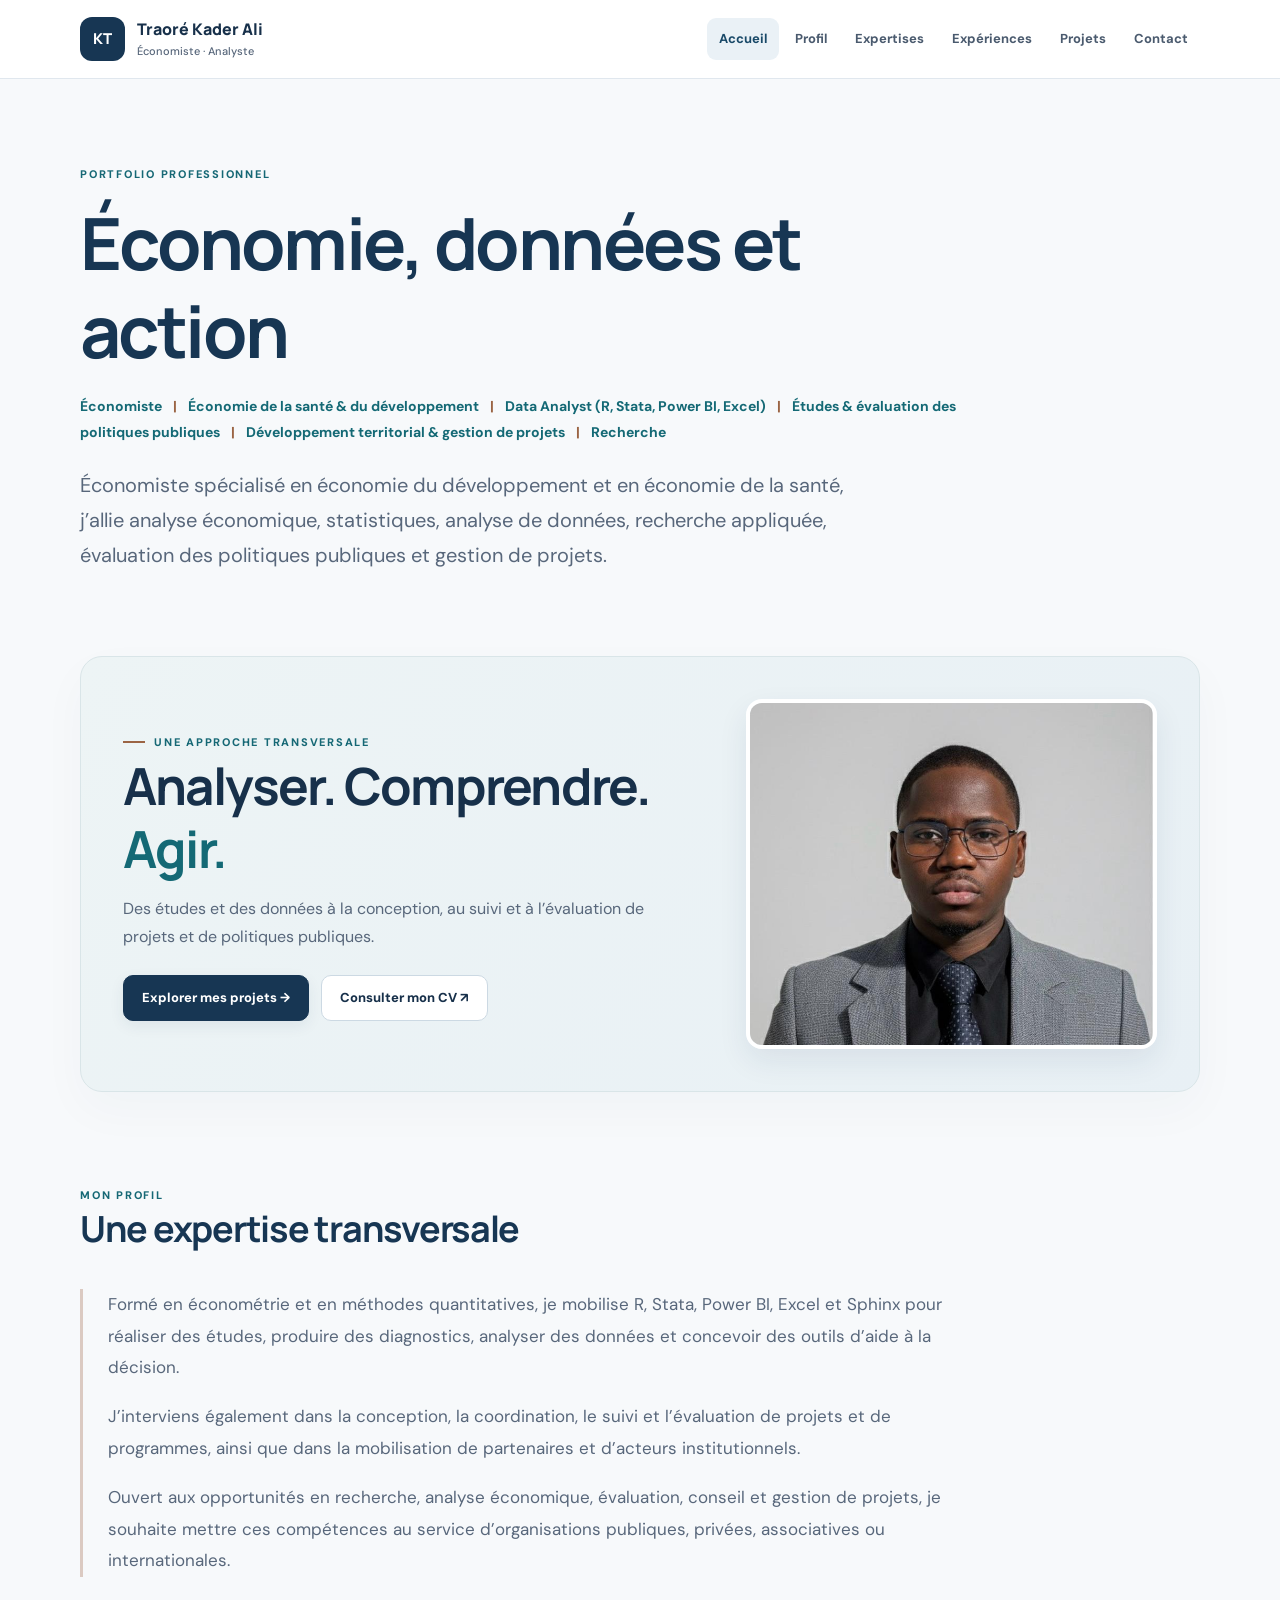
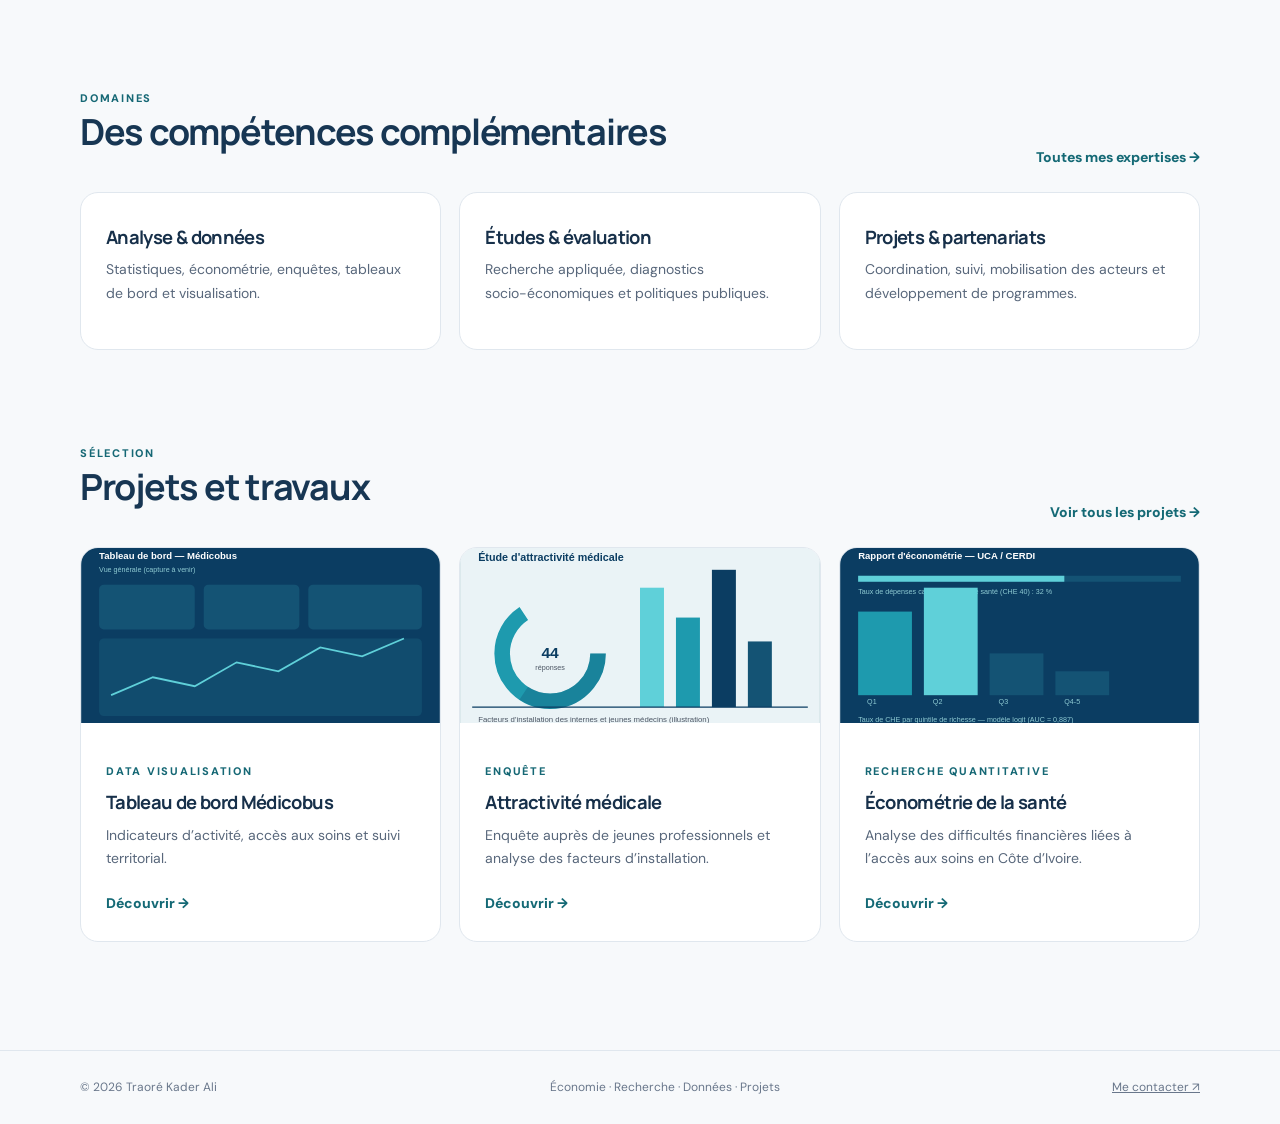
==== index.html @ fb98d7cc "Ameliore le cadrage du portrait et publie la presentation transversale validee" ====
<!doctype html>
<html lang="fr">
<head>
<meta charset="utf-8">
<meta name="viewport" content="width=device-width,initial-scale=1">
<meta name="description" content="Portfolio de Traoré Kader Ali — économie, données, recherche, évaluation et projets.">
<meta name="theme-color" content="#101d32">
<title>Économie, données et action | Traoré Kader Ali</title>
<link rel="icon" href="images/favicon.svg" type="image/svg+xml">
<link rel="stylesheet" href="site.css">
<link rel="canonical" href="https://kadertraoreali.github.io/portfolio-kader-traore/">
</head>
<body>
<a class="skip" href="#main">Aller au contenu</a><header class="header"><div class="shell head">
<a class="brand" href="index.html"><span class="brand-icon">KT</span><span>Traoré Kader Ali<small>Économiste · Analyste</small></span></a><button class="menu" aria-expanded="false" aria-controls="navigation" aria-label="Ouvrir le menu">☰</button><nav id="navigation" aria-label="Navigation principale"><a class="active" href="index.html" aria-current="page">Accueil</a><a class="" href="profil.html">Profil</a><a class="" href="expertises.html">Expertises</a><a class="" href="experiences.html">Expériences</a><a class="" href="projets.html">Projets</a><a class="" href="contact.html">Contact</a></nav>
</div></header><main id="main"><section class="page-intro shell"><span class="eyebrow">PORTFOLIO PROFESSIONNEL</span><h1>Économie, données et action</h1>
<p class="professional-line">Économiste <span aria-hidden="true">|</span> Économie de la santé &amp; du développement <span aria-hidden="true">|</span> Data Analyst (R, Stata, Power BI, Excel) <span aria-hidden="true">|</span> Études &amp; évaluation des politiques publiques <span aria-hidden="true">|</span> Développement territorial &amp; gestion de projets <span aria-hidden="true">|</span> Recherche</p>
<p class="lead">Économiste spécialisé en économie du développement et en économie de la santé, j’allie analyse économique, statistiques, analyse de données, recherche appliquée, évaluation des politiques publiques et gestion de projets.</p></section><section class="shell section "><div class="hero">
<div>
<span class="eyebrow">UNE APPROCHE TRANSVERSALE</span><h2>Analyser. Comprendre. <span class="title-accent">Agir.</span></h2>
<p>Des études et des données à la conception, au suivi et à l’évaluation de projets et de politiques publiques.</p>
<div class="actions">
<a class="btn primary" href="projets.html">Explorer mes projets →</a><a class="btn" href="documents/CV-Traore-Kader-Ali.pdf" target="_blank" rel="noopener">Consulter mon CV ↗</a>
</div>
</div>
<img class="portrait" src="images/profil-kader-traore.jpeg" alt="Portrait de Traoré Kader Ali" width="767" height="1025">
</div></section><section class="shell section home-presentation" aria-labelledby="presentation-title"><div class="section-title"><div><span class="eyebrow">MON PROFIL</span><h2 id="presentation-title">Une expertise transversale</h2></div></div><div class="presentation-copy">
<p>Formé en économétrie et en méthodes quantitatives, je mobilise R, Stata, Power BI, Excel et Sphinx pour réaliser des études, produire des diagnostics, analyser des données et concevoir des outils d’aide à la décision.</p>
<p>J’interviens également dans la conception, la coordination, le suivi et l’évaluation de projets et de programmes, ainsi que dans la mobilisation de partenaires et d’acteurs institutionnels.</p>
<p>Ouvert aux opportunités en recherche, analyse économique, évaluation, conseil et gestion de projets, je souhaite mettre ces compétences au service d’organisations publiques, privées, associatives ou internationales.</p>
</div></section><section class="shell section "><div class="section-title">
<div>
<span class="eyebrow">DOMAINES</span><h2>Des compétences complémentaires</h2>
</div>
<a class="text-link" href="expertises.html">Toutes mes expertises →</a>
</div>
<div class="cards">
<article class="card"><div class="card-content">
<h3>Analyse &amp; données</h3>
<p>Statistiques, économétrie, enquêtes, tableaux de bord et visualisation.</p>
</div></article><article class="card"><div class="card-content">
<h3>Études &amp; évaluation</h3>
<p>Recherche appliquée, diagnostics socio-économiques et politiques publiques.</p>
</div></article><article class="card"><div class="card-content">
<h3>Projets &amp; partenariats</h3>
<p>Coordination, suivi, mobilisation des acteurs et développement de programmes.</p>
</div></article>
</div></section><section class="shell section "><div class="section-title">
<div>
<span class="eyebrow">SÉLECTION</span><h2>Projets et travaux</h2>
</div>
<a class="text-link" href="projets.html">Voir tous les projets →</a>
</div>
<div class="cards">
<article class="card"><img class="card-image" src="images/medicobus-vue-generale.svg" alt="Illustration du projet" loading="lazy" width="600" height="340"><div class="card-content">
<span class="eyebrow">Data visualisation</span><h3>Tableau de bord Médicobus</h3>
<p>Indicateurs d’activité, accès aux soins et suivi territorial.</p>
<a class="text-link" href="projets.html#medicobus">Découvrir →</a>
</div></article><article class="card"><img class="card-image" src="images/projet-attractivite-medicale.svg" alt="Illustration du projet" loading="lazy" width="600" height="340"><div class="card-content">
<span class="eyebrow">Enquête</span><h3>Attractivité médicale</h3>
<p>Enquête auprès de jeunes professionnels et analyse des facteurs d’installation.</p>
<a class="text-link" href="projets.html#attractivite">Découvrir →</a>
</div></article><article class="card"><img class="card-image" src="images/travail-econometrie.svg" alt="Illustration du projet" loading="lazy" width="600" height="340"><div class="card-content">
<span class="eyebrow">Recherche quantitative</span><h3>Économétrie de la santé</h3>
<p>Analyse des difficultés financières liées à l’accès aux soins en Côte d’Ivoire.</p>
<a class="text-link" href="projets.html#econometrie">Découvrir →</a>
</div></article>
</div></section></main><footer><div class="shell foot">
<span>© 2026 Traoré Kader Ali</span><span>Économie · Recherche · Données · Projets</span><a href="mailto:kadertraore408@gmail.com">Me contacter ↗</a>
</div></footer><script src="site.js" defer></script>
</body>
</html>
---- site.css ----
@import url('https://fonts.googleapis.com/css2?family=DM+Sans:wght@400;500;600;700&family=Manrope:wght@400;500;600;700;800&display=swap');:root{--ink:#17263c;--muted:#58677b;--blue:#245e81;--line:#e0e7ee;--bg:#f7f9fb;--white:#fff}*{box-sizing:border-box}html{scroll-behavior:smooth}body{margin:0;color:var(--ink);background:var(--bg);font:16px/1.7 'DM Sans',sans-serif}h1,h2,h3{font-family:Manrope,sans-serif;line-height:1.22;letter-spacing:-.035em}h1{font-size:clamp(2.6rem,6vw,4.5rem);max-width:850px;margin:13px 0 18px}h2{font-size:clamp(1.5rem,3vw,2.25rem);margin:0 0 16px}h3{font-size:1.15rem;margin:8px 0 10px}p{color:var(--muted);margin:0 0 18px}a{color:inherit}.shell{width:min(1120px,calc(100% - 42px));margin:auto}.header{position:sticky;top:0;z-index:20;background:#ffffffee;backdrop-filter:blur(16px);border-bottom:1px solid var(--line)}.head{min-height:78px;display:flex;align-items:center;justify-content:space-between;gap:22px}.brand{display:flex;align-items:center;gap:12px;text-decoration:none;font-family:Manrope;font-weight:800;line-height:1.2}.brand small{display:block;color:var(--muted);font:500 11px 'DM Sans';margin-top:4px}.brand-icon{background:#173653;color:white;border-radius:12px;padding:13px;font-size:15px}.head nav{display:flex;gap:4px}.head nav a{font-size:13px;text-decoration:none;padding:10px 12px;border-radius:9px;color:#4a5a6e;font-weight:700}.head nav a:hover,.head nav a.active{background:#eaf1f6;color:#194968}.menu{display:none}.skip{position:absolute;left:-9999px}.skip:focus{left:12px;top:12px;z-index:30;background:white}.page-intro{padding:80px 0 45px}.lead{font-size:clamp(1.05rem,2vw,1.25rem);max-width:810px;line-height:1.75}.eyebrow{font-size:11px;font-weight:800;letter-spacing:.16em;text-transform:uppercase;color:#31799c}.section{padding:20px 0 68px}.section-title{display:flex;align-items:end;justify-content:space-between;gap:20px;margin-bottom:22px}.cards{display:grid;grid-template-columns:repeat(3,minmax(0,1fr));gap:18px}.card,.panel,.project{background:white;border:1px solid var(--line);border-radius:18px;overflow:hidden}.card-content{padding:25px}.card p{font-size:14px}.card-image{width:100%;height:160px;object-fit:cover;background:#eaf1f5}.text-link{font-size:14px;color:var(--blue);font-weight:800;text-decoration:none}.hero,.split{display:grid;grid-template-columns:1.4fr 1fr;gap:48px;align-items:center}.hero{padding:42px;background:#eaf1f6;border-radius:22px}.hero h2{font-size:clamp(2rem,4vw,3.4rem)}.portrait{width:100%;max-height:350px;object-fit:cover;object-position:center 25%;border-radius:16px}.actions{display:flex;gap:12px;flex-wrap:wrap;margin-top:25px}.btn{display:inline-block;padding:11px 18px;background:white;border:1px solid #ccd9e3;border-radius:10px;font-weight:800;text-decoration:none;font-size:13px}.btn.primary{background:#173653;color:white;border-color:#173653}.panel{padding:32px}.compact{margin-top:25px}.project-list{display:grid;gap:18px;margin-bottom:26px}.project{display:grid;grid-template-columns:240px 1fr;gap:30px;padding:18px;align-items:center;scroll-margin-top:110px}.project img{width:100%;height:170px;object-fit:cover;background:#edf4f8;border-radius:10px}.project p{max-width:650px}.foot{display:flex;justify-content:space-between;gap:20px;flex-wrap:wrap;font-size:12px;color:#69778b}footer{border-top:1px solid var(--line);padding:26px 0;margin-top:40px}@media(max-width:850px){.menu{display:block;border:0;background:#eaf1f6;padding:9px 13px;border-radius:9px;font-size:20px}.head nav{display:none;position:absolute;top:77px;left:0;right:0;background:white;box-shadow:0 18px 28px #17263c18;padding:16px 22px;flex-direction:column}.head nav.open{display:flex}.cards{grid-template-columns:repeat(2,minmax(0,1fr))}.hero,.split{grid-template-columns:1fr}.portrait{max-height:270px}.page-intro{padding:55px 0 30px}}@media(max-width:580px){.cards{grid-template-columns:1fr}.project{grid-template-columns:1fr;gap:10px}.project img{height:190px}.hero{padding:24px}.section-title{align-items:start;flex-direction:column}.page-intro{padding-top:45px}.foot{flex-direction:column}}@media(prefers-reduced-motion:reduce){html{scroll-behavior:auto}}
/* Portfolio : organisation par compétences */
.portfolio-toolbar{display:flex;flex-direction:column;gap:15px;margin-bottom:32px}.portfolio-toolbar h2{margin:6px 0 12px}.portfolio-toolbar p{max-width:780px}.portfolio-filters{display:flex;flex-wrap:wrap;gap:9px}.filter-chip{font:700 12px 'DM Sans',sans-serif;cursor:pointer;border:1px solid #cbd8e2;background:#fff;color:#294861;border-radius:999px;padding:10px 15px;transition:background .15s,border-color .15s}.filter-chip:hover,.filter-chip:focus-visible{border-color:#245e81;outline-offset:2px}.filter-chip.active{background:#173653;color:#fff;border-color:#173653}.competence-group{margin:38px 0 55px;scroll-margin-top:110px}.group-heading{border-bottom:1px solid var(--line);padding-bottom:12px;margin-bottom:20px}.group-heading h2{font-size:clamp(1.45rem,2.5vw,2rem);margin:0 0 7px}.group-heading p{margin:0;font-size:14px}.project-grid{display:grid;grid-template-columns:repeat(2,minmax(0,1fr));gap:20px}.project-card{background:#fff;border:1px solid var(--line);border-radius:18px;overflow:hidden;display:flex;flex-direction:column;scroll-margin-top:120px;box-shadow:0 6px 22px #17263c07}.project-card img{width:100%;height:175px;object-fit:cover;background:#edf4f8}.project-card-body{padding:23px;display:flex;flex-direction:column;flex:1}.project-card h3{font-size:1.13rem;margin:8px 0 9px}.project-card p{font-size:14px;line-height:1.6;flex:1;margin-bottom:13px}.project-card .text-link{margin-top:auto}.competence-group[hidden]{display:none!important}@media(max-width:650px){.project-grid{grid-template-columns:1fr}.filter-chip{font-size:11px;padding:9px 12px}}

/* Détails conservés depuis la version précédente. */
.project-details{margin:12px 0 18px;font-size:14px;color:var(--muted)}
.project-details summary{cursor:pointer;font-weight:800;color:var(--blue);padding:8px 0}
.project-details h4{color:var(--ink);margin:17px 0 7px;font-size:14px}
.project-details ul{padding-left:20px;margin:0 0 16px}
.project-details p{flex:initial;margin-bottom:14px}
.project-gallery{display:grid;grid-template-columns:1fr 1fr;gap:12px;margin-top:15px}
.project-gallery figure{margin:0}.project-gallery img{height:auto;aspect-ratio:600/340;object-fit:contain;border-radius:8px}
.project-gallery figcaption{font-size:12px;padding-top:6px}
.meta-row{display:flex;flex-wrap:wrap;gap:5px;margin:10px 0}.chip{font-size:11px;padding:3px 8px;border-radius:8px;background:#eaf1f6;color:#294861}
.experience-org{font-weight:700}.skills-earned{font-size:13px!important;margin-top:18px}
.portrait{height:auto}.project-card>img,.card-image{height:175px}
a:focus-visible,button:focus-visible,summary:focus-visible{outline:3px solid #31799c;outline-offset:3px}
@media(max-width:580px){.project-gallery{grid-template-columns:1fr}}

/* Proposition d’accueil : accents discrets et portrait mieux centré. */
:root{--ink:#17304a;--blue:#146975;--accent:#146975;--copper:#9b6444}
.title-accent{color:var(--accent)}
.page-intro h1{color:#173653}
.professional-line{max-width:920px;font-size:14px;line-height:1.9;font-weight:700;color:#146975;margin:0 0 22px}
.professional-line span{padding:0 8px;color:var(--copper)}
.eyebrow{color:#166875}
.hero{border:1px solid #d9e5e8;background:linear-gradient(125deg,#edf4f5,#e8f0f5);box-shadow:0 18px 48px #17365308}
.hero .eyebrow::before{content:"";display:inline-block;width:22px;height:2px;background:var(--copper);vertical-align:middle;margin:0 9px 3px 0}
.portrait{height:350px;max-height:none;object-fit:cover;object-position:center 70%;border:4px solid #fff;box-shadow:0 12px 30px #17365315}
.btn.primary{background:#173653;box-shadow:0 5px 15px #17365312}
.text-link:hover{color:#0d4e59}
.presentation-copy{max-width:900px;border-left:3px solid #9b644450;padding-left:25px}
.presentation-copy p{font-size:17px;line-height:1.85}
.section-title h2{color:#173653}
@media(max-width:850px){.portrait{width:100%;max-width:420px;height:350px;justify-self:center}.professional-line{font-size:13px}}
@media(max-width:580px){.portrait{height:300px}.professional-line span{padding:0 4px}.presentation-copy{padding-left:18px}.presentation-copy p{font-size:16px}}
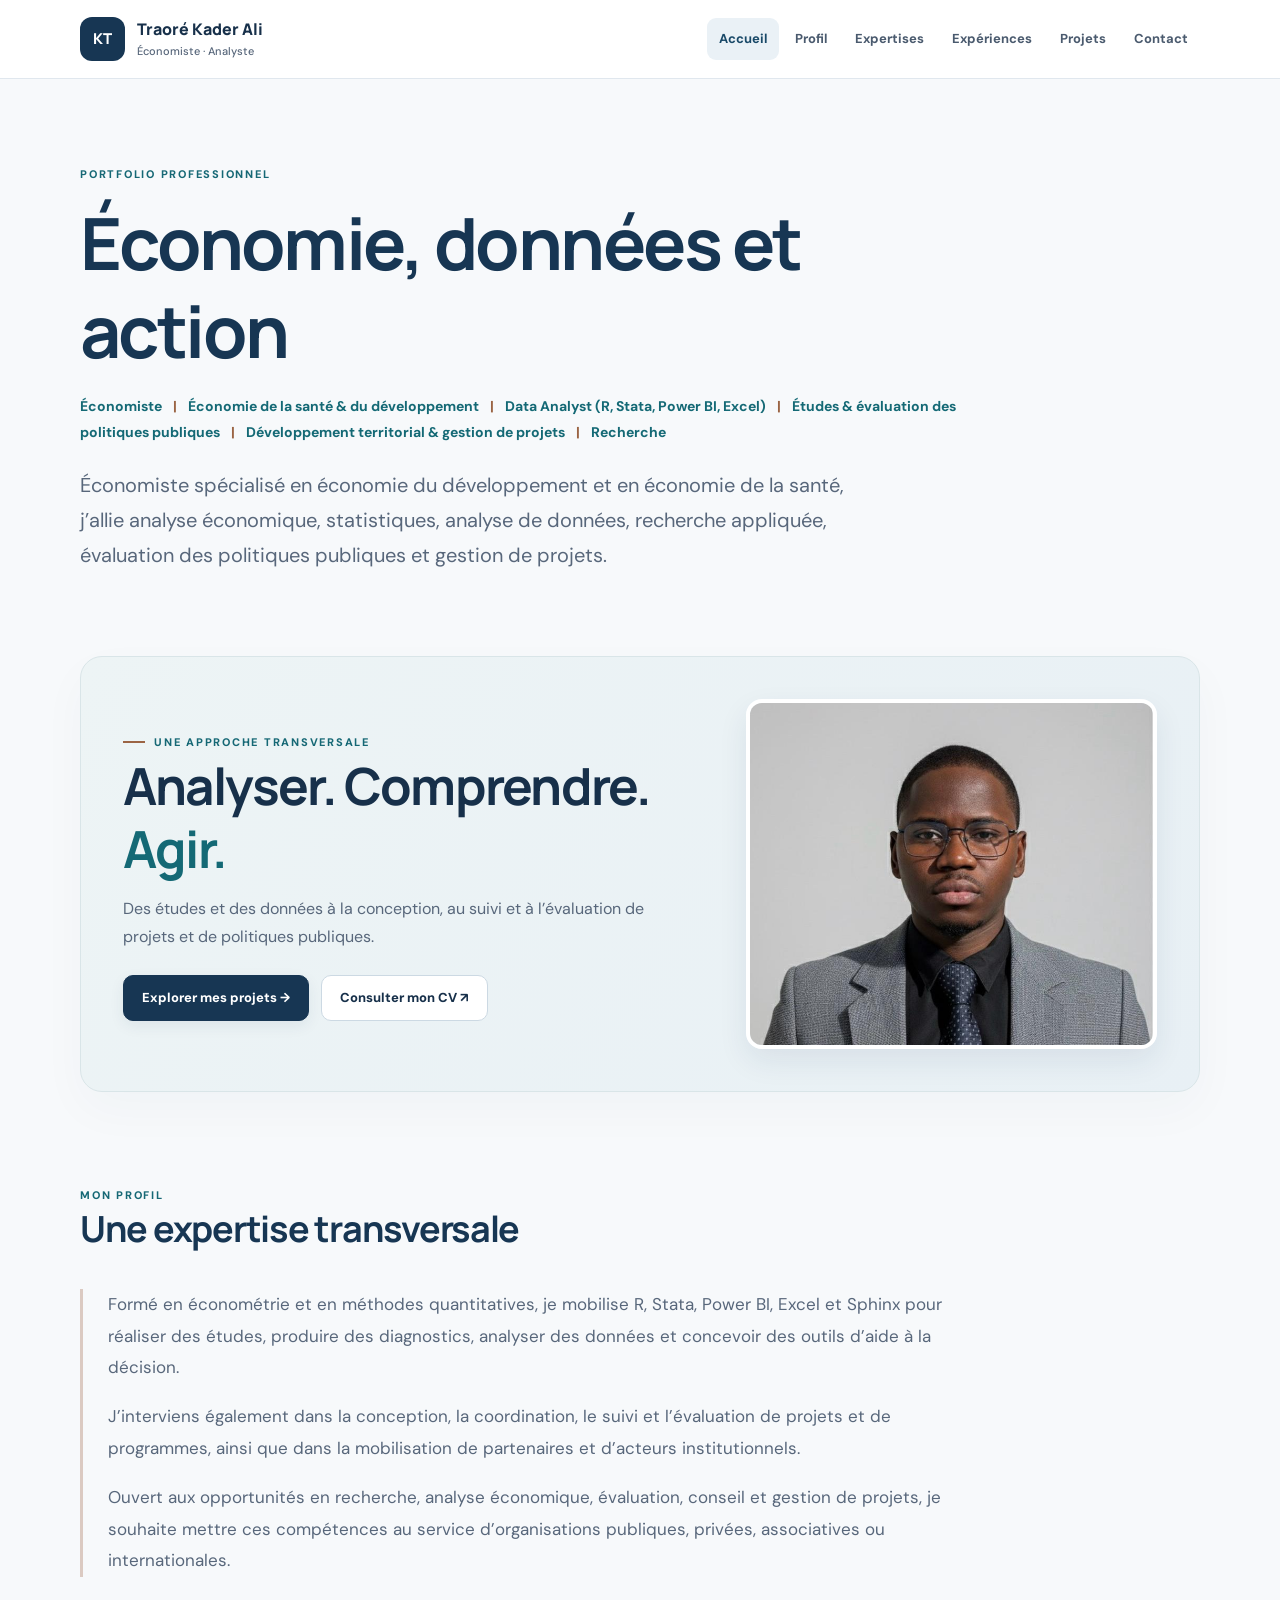
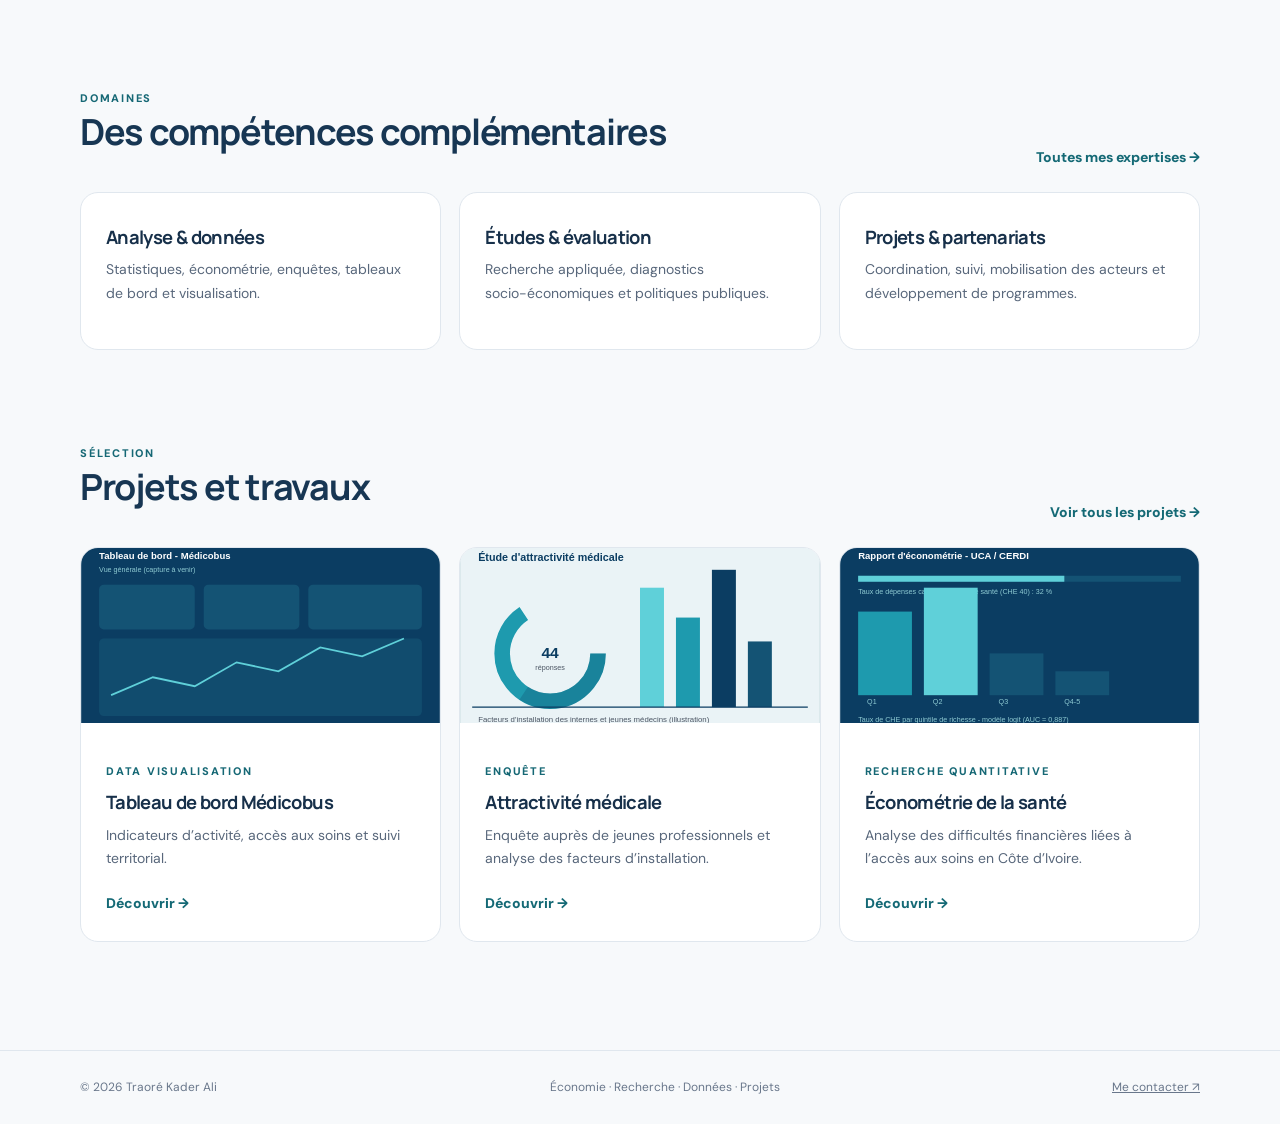
==== commit 9de8a279: "Uniformise les tirets courts dans le site sans modifier les PDF" ====
--- a/index.html
+++ b/index.html
@@ -3,7 +3,7 @@
 <head>
 <meta charset="utf-8">
 <meta name="viewport" content="width=device-width,initial-scale=1">
-<meta name="description" content="Portfolio de Traoré Kader Ali — économie, données, recherche, évaluation et projets.">
+<meta name="description" content="Portfolio de Traoré Kader Ali - économie, données, recherche, évaluation et projets.">
 <meta name="theme-color" content="#101d32">
 <title>Économie, données et action | Traoré Kader Ali</title>
 <link rel="icon" href="images/favicon.svg" type="image/svg+xml">
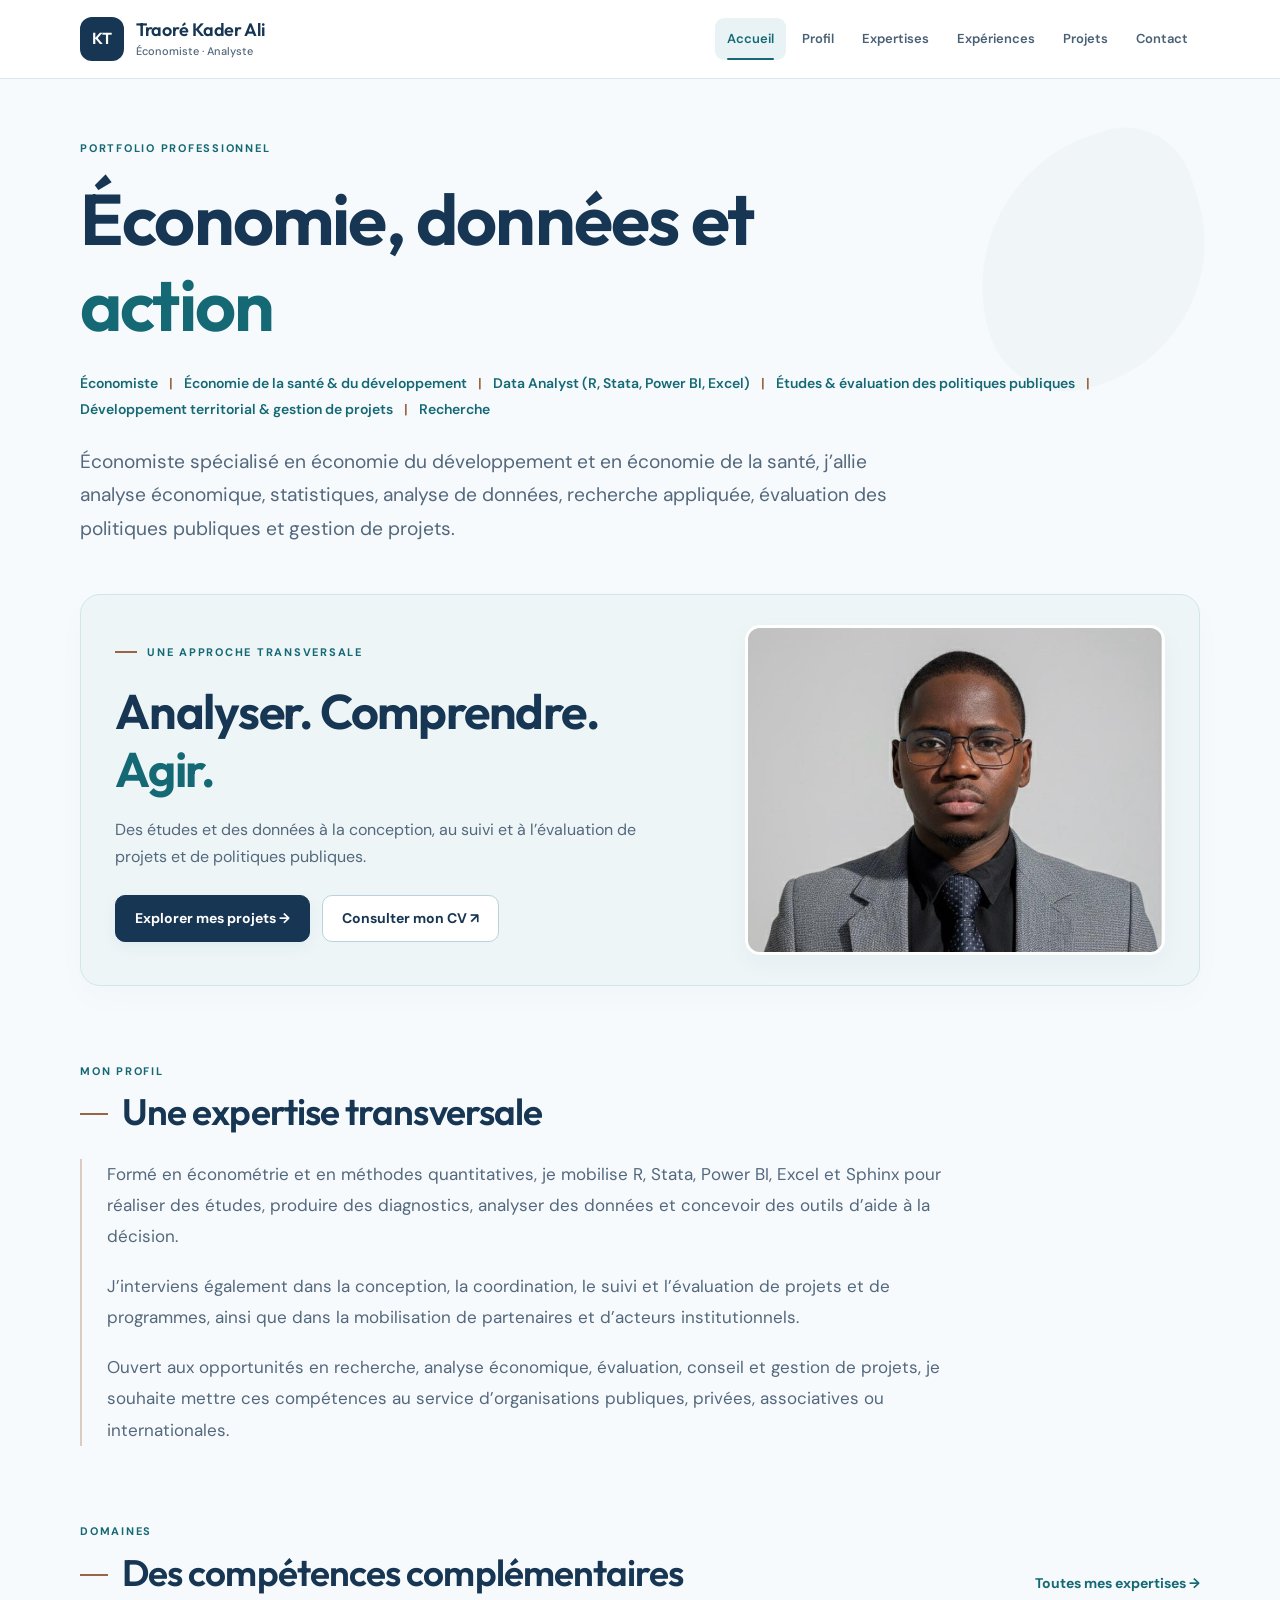
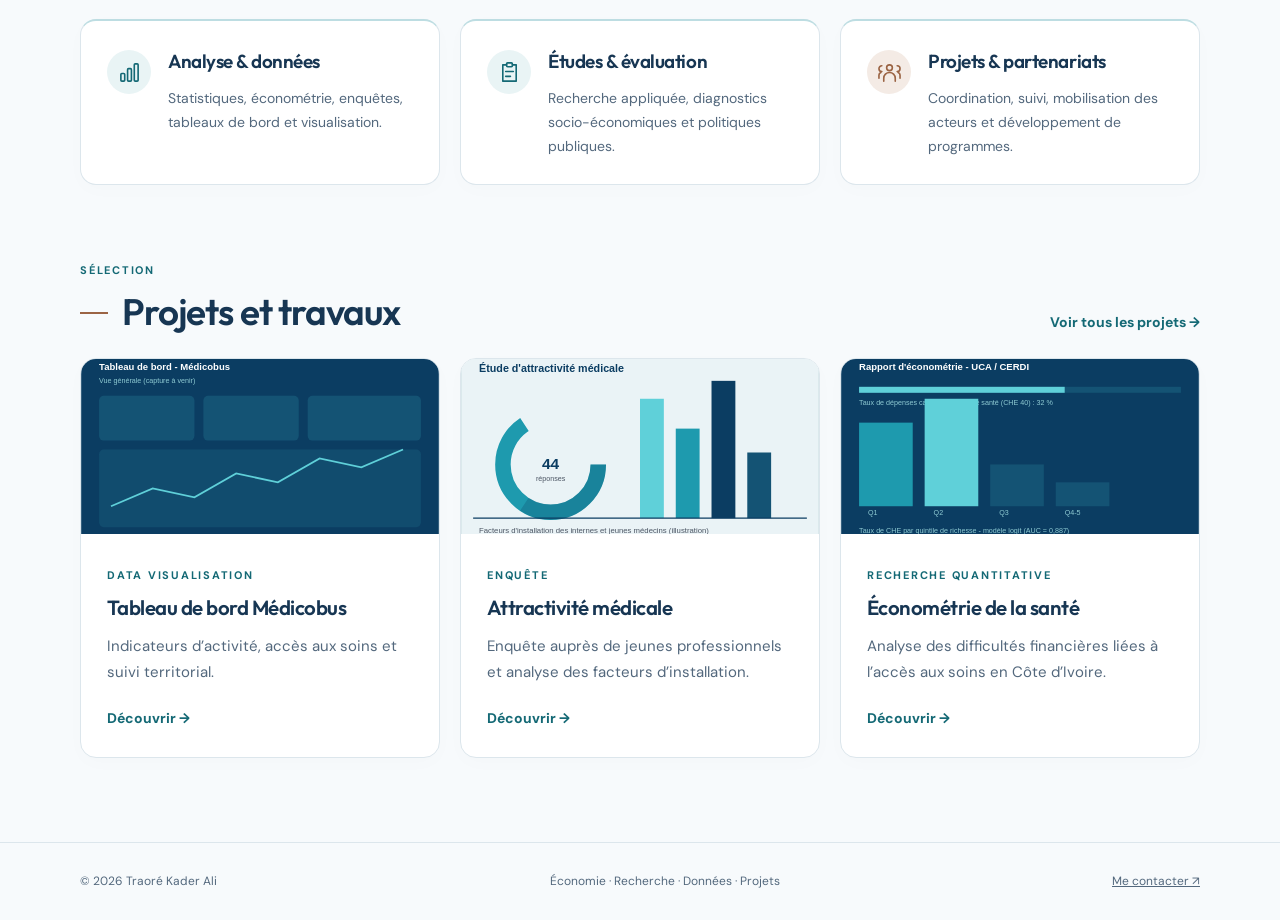
==== commit a5ef2274: "Affiner la typographie et la palette bleu pétrole du portfolio" ====
--- a/index.html
+++ b/index.html
@@ -7,13 +7,16 @@
 <meta name="theme-color" content="#101d32">
 <title>Économie, données et action | Traoré Kader Ali</title>
 <link rel="icon" href="images/favicon.svg" type="image/svg+xml">
-<link rel="stylesheet" href="site.css">
+<link rel="preconnect" href="https://fonts.googleapis.com">
+<link rel="preconnect" href="https://fonts.gstatic.com" crossorigin>
+<link href="https://fonts.googleapis.com/css2?family=DM+Sans:wght@400;500;600;700&amp;family=Outfit:wght@500;600;650;700&amp;display=swap" rel="stylesheet">
+<link rel="stylesheet" href="site.css?v=20261013-typographie">
 <link rel="canonical" href="https://kadertraoreali.github.io/portfolio-kader-traore/">
 </head>
-<body>
+<body class="home">
 <a class="skip" href="#main">Aller au contenu</a><header class="header"><div class="shell head">
 <a class="brand" href="index.html"><span class="brand-icon">KT</span><span>Traoré Kader Ali<small>Économiste · Analyste</small></span></a><button class="menu" aria-expanded="false" aria-controls="navigation" aria-label="Ouvrir le menu">☰</button><nav id="navigation" aria-label="Navigation principale"><a class="active" href="index.html" aria-current="page">Accueil</a><a class="" href="profil.html">Profil</a><a class="" href="expertises.html">Expertises</a><a class="" href="experiences.html">Expériences</a><a class="" href="projets.html">Projets</a><a class="" href="contact.html">Contact</a></nav>
-</div></header><main id="main"><section class="page-intro shell"><span class="eyebrow">PORTFOLIO PROFESSIONNEL</span><h1>Économie, données et action</h1>
+</div></header><main id="main"><section class="page-intro shell"><span class="eyebrow">PORTFOLIO PROFESSIONNEL</span><h1>Économie, données et <span class="title-accent">action</span></h1>
 <p class="professional-line">Économiste <span aria-hidden="true">|</span> Économie de la santé &amp; du développement <span aria-hidden="true">|</span> Data Analyst (R, Stata, Power BI, Excel) <span aria-hidden="true">|</span> Études &amp; évaluation des politiques publiques <span aria-hidden="true">|</span> Développement territorial &amp; gestion de projets <span aria-hidden="true">|</span> Recherche</p>
 <p class="lead">Économiste spécialisé en économie du développement et en économie de la santé, j’allie analyse économique, statistiques, analyse de données, recherche appliquée, évaluation des politiques publiques et gestion de projets.</p></section><section class="shell section "><div class="hero">
 <div>
@@ -35,14 +38,14 @@
 <a class="text-link" href="expertises.html">Toutes mes expertises →</a>
 </div>
 <div class="cards">
-<article class="card"><div class="card-content">
-<h3>Analyse &amp; données</h3>
+<article class="card domain-card"><div class="card-content">
+<span class="domain-icon" aria-hidden="true"><svg viewBox="0 0 24 24" fill="none" stroke="currentColor" stroke-width="1.7" stroke-linecap="round" stroke-linejoin="round"><rect x="3" y="13" width="4" height="8" rx="1"/><rect x="10" y="8" width="4" height="13" rx="1"/><rect x="17" y="3" width="4" height="18" rx="1"/></svg></span><h3>Analyse &amp; données</h3>
 <p>Statistiques, économétrie, enquêtes, tableaux de bord et visualisation.</p>
-</div></article><article class="card"><div class="card-content">
-<h3>Études &amp; évaluation</h3>
+</div></article><article class="card domain-card"><div class="card-content">
+<span class="domain-icon" aria-hidden="true"><svg viewBox="0 0 24 24" fill="none" stroke="currentColor" stroke-width="1.7" stroke-linecap="round" stroke-linejoin="round"><path d="M9 4H5v17h14V4h-4"/><rect x="9" y="2" width="6" height="4" rx="1"/><path d="M8 11h8M8 16h5"/></svg></span><h3>Études &amp; évaluation</h3>
 <p>Recherche appliquée, diagnostics socio-économiques et politiques publiques.</p>
-</div></article><article class="card"><div class="card-content">
-<h3>Projets &amp; partenariats</h3>
+</div></article><article class="card domain-card"><div class="card-content">
+<span class="domain-icon" aria-hidden="true"><svg viewBox="0 0 24 24" fill="none" stroke="currentColor" stroke-width="1.7" stroke-linecap="round" stroke-linejoin="round"><circle cx="12" cy="7" r="3"/><path d="M6 21v-3a6 6 0 0 1 12 0v3M3 12a3 3 0 0 0-2 3v3M21 12a3 3 0 0 1 2 3v3"/><path d="M4 5a3 3 0 0 0 0 6M20 5a3 3 0 0 1 0 6"/></svg></span><h3>Projets &amp; partenariats</h3>
 <p>Coordination, suivi, mobilisation des acteurs et développement de programmes.</p>
 </div></article>
 </div></section><section class="shell section "><div class="section-title">
--- a/site.css
+++ b/site.css
@@ -1,36 +1,183 @@
-@import url('https://fonts.googleapis.com/css2?family=DM+Sans:wght@400;500;600;700&family=Manrope:wght@400;500;600;700;800&display=swap');:root{--ink:#17263c;--muted:#58677b;--blue:#245e81;--line:#e0e7ee;--bg:#f7f9fb;--white:#fff}*{box-sizing:border-box}html{scroll-behavior:smooth}body{margin:0;color:var(--ink);background:var(--bg);font:16px/1.7 'DM Sans',sans-serif}h1,h2,h3{font-family:Manrope,sans-serif;line-height:1.22;letter-spacing:-.035em}h1{font-size:clamp(2.6rem,6vw,4.5rem);max-width:850px;margin:13px 0 18px}h2{font-size:clamp(1.5rem,3vw,2.25rem);margin:0 0 16px}h3{font-size:1.15rem;margin:8px 0 10px}p{color:var(--muted);margin:0 0 18px}a{color:inherit}.shell{width:min(1120px,calc(100% - 42px));margin:auto}.header{position:sticky;top:0;z-index:20;background:#ffffffee;backdrop-filter:blur(16px);border-bottom:1px solid var(--line)}.head{min-height:78px;display:flex;align-items:center;justify-content:space-between;gap:22px}.brand{display:flex;align-items:center;gap:12px;text-decoration:none;font-family:Manrope;font-weight:800;line-height:1.2}.brand small{display:block;color:var(--muted);font:500 11px 'DM Sans';margin-top:4px}.brand-icon{background:#173653;color:white;border-radius:12px;padding:13px;font-size:15px}.head nav{display:flex;gap:4px}.head nav a{font-size:13px;text-decoration:none;padding:10px 12px;border-radius:9px;color:#4a5a6e;font-weight:700}.head nav a:hover,.head nav a.active{background:#eaf1f6;color:#194968}.menu{display:none}.skip{position:absolute;left:-9999px}.skip:focus{left:12px;top:12px;z-index:30;background:white}.page-intro{padding:80px 0 45px}.lead{font-size:clamp(1.05rem,2vw,1.25rem);max-width:810px;line-height:1.75}.eyebrow{font-size:11px;font-weight:800;letter-spacing:.16em;text-transform:uppercase;color:#31799c}.section{padding:20px 0 68px}.section-title{display:flex;align-items:end;justify-content:space-between;gap:20px;margin-bottom:22px}.cards{display:grid;grid-template-columns:repeat(3,minmax(0,1fr));gap:18px}.card,.panel,.project{background:white;border:1px solid var(--line);border-radius:18px;overflow:hidden}.card-content{padding:25px}.card p{font-size:14px}.card-image{width:100%;height:160px;object-fit:cover;background:#eaf1f5}.text-link{font-size:14px;color:var(--blue);font-weight:800;text-decoration:none}.hero,.split{display:grid;grid-template-columns:1.4fr 1fr;gap:48px;align-items:center}.hero{padding:42px;background:#eaf1f6;border-radius:22px}.hero h2{font-size:clamp(2rem,4vw,3.4rem)}.portrait{width:100%;max-height:350px;object-fit:cover;object-position:center 25%;border-radius:16px}.actions{display:flex;gap:12px;flex-wrap:wrap;margin-top:25px}.btn{display:inline-block;padding:11px 18px;background:white;border:1px solid #ccd9e3;border-radius:10px;font-weight:800;text-decoration:none;font-size:13px}.btn.primary{background:#173653;color:white;border-color:#173653}.panel{padding:32px}.compact{margin-top:25px}.project-list{display:grid;gap:18px;margin-bottom:26px}.project{display:grid;grid-template-columns:240px 1fr;gap:30px;padding:18px;align-items:center;scroll-margin-top:110px}.project img{width:100%;height:170px;object-fit:cover;background:#edf4f8;border-radius:10px}.project p{max-width:650px}.foot{display:flex;justify-content:space-between;gap:20px;flex-wrap:wrap;font-size:12px;color:#69778b}footer{border-top:1px solid var(--line);padding:26px 0;margin-top:40px}@media(max-width:850px){.menu{display:block;border:0;background:#eaf1f6;padding:9px 13px;border-radius:9px;font-size:20px}.head nav{display:none;position:absolute;top:77px;left:0;right:0;background:white;box-shadow:0 18px 28px #17263c18;padding:16px 22px;flex-direction:column}.head nav.open{display:flex}.cards{grid-template-columns:repeat(2,minmax(0,1fr))}.hero,.split{grid-template-columns:1fr}.portrait{max-height:270px}.page-intro{padding:55px 0 30px}}@media(max-width:580px){.cards{grid-template-columns:1fr}.project{grid-template-columns:1fr;gap:10px}.project img{height:190px}.hero{padding:24px}.section-title{align-items:start;flex-direction:column}.page-intro{padding-top:45px}.foot{flex-direction:column}}@media(prefers-reduced-motion:reduce){html{scroll-behavior:auto}}
-/* Portfolio : organisation par compétences */
-.portfolio-toolbar{display:flex;flex-direction:column;gap:15px;margin-bottom:32px}.portfolio-toolbar h2{margin:6px 0 12px}.portfolio-toolbar p{max-width:780px}.portfolio-filters{display:flex;flex-wrap:wrap;gap:9px}.filter-chip{font:700 12px 'DM Sans',sans-serif;cursor:pointer;border:1px solid #cbd8e2;background:#fff;color:#294861;border-radius:999px;padding:10px 15px;transition:background .15s,border-color .15s}.filter-chip:hover,.filter-chip:focus-visible{border-color:#245e81;outline-offset:2px}.filter-chip.active{background:#173653;color:#fff;border-color:#173653}.competence-group{margin:38px 0 55px;scroll-margin-top:110px}.group-heading{border-bottom:1px solid var(--line);padding-bottom:12px;margin-bottom:20px}.group-heading h2{font-size:clamp(1.45rem,2.5vw,2rem);margin:0 0 7px}.group-heading p{margin:0;font-size:14px}.project-grid{display:grid;grid-template-columns:repeat(2,minmax(0,1fr));gap:20px}.project-card{background:#fff;border:1px solid var(--line);border-radius:18px;overflow:hidden;display:flex;flex-direction:column;scroll-margin-top:120px;box-shadow:0 6px 22px #17263c07}.project-card img{width:100%;height:175px;object-fit:cover;background:#edf4f8}.project-card-body{padding:23px;display:flex;flex-direction:column;flex:1}.project-card h3{font-size:1.13rem;margin:8px 0 9px}.project-card p{font-size:14px;line-height:1.6;flex:1;margin-bottom:13px}.project-card .text-link{margin-top:auto}.competence-group[hidden]{display:none!important}@media(max-width:650px){.project-grid{grid-template-columns:1fr}.filter-chip{font-size:11px;padding:9px 12px}}
+:root {
+  --ink: #173653;
+  --muted: #53687d;
+  --blue: #146975;
+  --accent: #146975;
+  --copper: #9b6444;
+  --line: #dce6ec;
+  --bg: #f7fafc;
+  --white: #fff;
+  --display: 'Outfit', 'Trebuchet MS', sans-serif;
+  --body: 'DM Sans', Arial, sans-serif;
+}
 
-/* Détails conservés depuis la version précédente. */
-.project-details{margin:12px 0 18px;font-size:14px;color:var(--muted)}
-.project-details summary{cursor:pointer;font-weight:800;color:var(--blue);padding:8px 0}
-.project-details h4{color:var(--ink);margin:17px 0 7px;font-size:14px}
-.project-details ul{padding-left:20px;margin:0 0 16px}
-.project-details p{flex:initial;margin-bottom:14px}
-.project-gallery{display:grid;grid-template-columns:1fr 1fr;gap:12px;margin-top:15px}
-.project-gallery figure{margin:0}.project-gallery img{height:auto;aspect-ratio:600/340;object-fit:contain;border-radius:8px}
-.project-gallery figcaption{font-size:12px;padding-top:6px}
-.meta-row{display:flex;flex-wrap:wrap;gap:5px;margin:10px 0}.chip{font-size:11px;padding:3px 8px;border-radius:8px;background:#eaf1f6;color:#294861}
-.experience-org{font-weight:700}.skills-earned{font-size:13px!important;margin-top:18px}
-.portrait{height:auto}.project-card>img,.card-image{height:175px}
-a:focus-visible,button:focus-visible,summary:focus-visible{outline:3px solid #31799c;outline-offset:3px}
-@media(max-width:580px){.project-gallery{grid-template-columns:1fr}}
+* { box-sizing: border-box; }
+html { scroll-behavior: smooth; }
+body { margin: 0; color: var(--ink); background: var(--bg); font: 400 16px/1.72 var(--body); }
+h1, h2, h3, h4 { font-family: var(--display); font-weight: 600; line-height: 1.2; letter-spacing: -.025em; }
+h1 { font-size: clamp(2.6rem, 5.6vw, 4.5rem); max-width: 950px; margin: 15px 0 22px; }
+h2 { font-size: clamp(1.6rem, 3vw, 2.3rem); margin: 0 0 16px; }
+h3 { font-size: 1.28rem; line-height: 1.3; margin: 8px 0 12px; }
+p { color: var(--muted); margin: 0 0 18px; }
+a { color: inherit; }
+img { display: block; }
+button { font-family: var(--body); }
+.shell { width: min(1120px, calc(100% - 42px)); margin: auto; }
+.title-accent { color: var(--accent); }
 
-/* Proposition d’accueil : accents discrets et portrait mieux centré. */
-:root{--ink:#17304a;--blue:#146975;--accent:#146975;--copper:#9b6444}
-.title-accent{color:var(--accent)}
-.page-intro h1{color:#173653}
-.professional-line{max-width:920px;font-size:14px;line-height:1.9;font-weight:700;color:#146975;margin:0 0 22px}
-.professional-line span{padding:0 8px;color:var(--copper)}
-.eyebrow{color:#166875}
-.hero{border:1px solid #d9e5e8;background:linear-gradient(125deg,#edf4f5,#e8f0f5);box-shadow:0 18px 48px #17365308}
-.hero .eyebrow::before{content:"";display:inline-block;width:22px;height:2px;background:var(--copper);vertical-align:middle;margin:0 9px 3px 0}
-.portrait{height:350px;max-height:none;object-fit:cover;object-position:center 70%;border:4px solid #fff;box-shadow:0 12px 30px #17365315}
-.btn.primary{background:#173653;box-shadow:0 5px 15px #17365312}
-.text-link:hover{color:#0d4e59}
-.presentation-copy{max-width:900px;border-left:3px solid #9b644450;padding-left:25px}
-.presentation-copy p{font-size:17px;line-height:1.85}
-.section-title h2{color:#173653}
-@media(max-width:850px){.portrait{width:100%;max-width:420px;height:350px;justify-self:center}.professional-line{font-size:13px}}
-@media(max-width:580px){.portrait{height:300px}.professional-line span{padding:0 4px}.presentation-copy{padding-left:18px}.presentation-copy p{font-size:16px}}
+/* Navigation commune aux six pages. */
+.header { position: sticky; top: 0; z-index: 20; background: #ffffffed; backdrop-filter: blur(16px); border-bottom: 1px solid var(--line); }
+.head { min-height: 78px; display: flex; align-items: center; justify-content: space-between; gap: 22px; }
+.brand { display: flex; align-items: center; gap: 12px; text-decoration: none; font: 600 18px/1.2 var(--display); letter-spacing: -.015em; }
+.brand small { display: block; color: var(--muted); font: 500 11px/1.4 var(--body); letter-spacing: 0; margin-top: 4px; }
+.brand-icon { display: grid; place-items: center; width: 44px; height: 44px; flex-shrink: 0; background: var(--ink); color: var(--white); border-radius: 12px; font-size: 16px; }
+.head nav { display: flex; gap: 4px; }
+.head nav a { position: relative; font-size: 13px; text-decoration: none; padding: 10px 12px; border-radius: 9px; color: #485f74; font-weight: 600; transition: color .18s, background .18s; }
+.head nav a:hover, .head nav a.active { background: #e9f3f5; color: var(--accent); }
+.head nav a.active::after { content: ''; position: absolute; bottom: 0; left: 12px; right: 12px; height: 2px; border-radius: 2px; background: var(--accent); }
+.menu { display: none; }
+.skip { position: absolute; left: -9999px; }
+.skip:focus { left: 12px; top: 12px; z-index: 30; background: var(--white); padding: 8px 16px; border-radius: 8px; }
+
+/* Titres et rythme de lecture. */
+.page-intro { padding: 54px 0 32px; }
+.lead { font-size: clamp(1.05rem, 1.5vw, 1.2rem); max-width: 850px; line-height: 1.75; }
+.eyebrow { font-size: 11px; font-weight: 700; letter-spacing: .16em; text-transform: uppercase; color: var(--accent); }
+.section { padding: 16px 0 60px; }
+.section-title { display: flex; align-items: end; justify-content: space-between; gap: 20px; margin-bottom: 24px; }
+.section-title h2 { margin-bottom: 0; }
+.section-title .eyebrow { display: block; margin-bottom: 10px; }
+.section-title > div, .hero > div, .split > div { min-width: 0; }
+.section-title h2::before { content: ''; display: inline-block; width: 28px; height: 2px; background: var(--copper); vertical-align: middle; margin: 0 14px 5px 0; }
+.professional-line { max-width: 1030px; font-size: 14px; line-height: 1.9; font-weight: 600; color: var(--accent); margin: 0 0 22px; }
+.professional-line span { padding: 0 8px; color: var(--copper); }
+.home .page-intro { position: relative; isolation: isolate; }
+.home .page-intro h1 { font-weight: 650; max-width: 920px; }
+.home .page-intro h1 .title-accent { display: block; }
+.home .page-intro::after { content: ''; position: absolute; z-index: -1; right: -12px; top: 62px; width: 240px; height: 240px; border-radius: 70% 30% 65% 35%; background: #e9f3f580; transform: rotate(-18deg); pointer-events: none; }
+.home .page-intro .lead { margin-bottom: 0; }
+
+/* Portrait et présentation. */
+.hero, .split { display: grid; grid-template-columns: 1.4fr 1fr; gap: 42px; align-items: center; }
+.hero { padding: 30px 34px; background: #edf5f7; border: 1px solid #d1e6e9; border-radius: 20px; box-shadow: 0 12px 35px #17365305; }
+.hero h2 { font-size: clamp(2rem, 3.8vw, 3.3rem); font-weight: 650; margin: 17px 0; }
+.hero .eyebrow::before { content: ''; display: inline-block; width: 22px; height: 2px; background: var(--copper); vertical-align: middle; margin: 0 10px 3px 0; }
+.hero p { max-width: 560px; }
+.portrait { width: 100%; height: 330px; object-fit: cover; object-position: center 70%; border-radius: 15px; border: 3px solid var(--white); box-shadow: 0 8px 24px #1736530a; }
+.presentation-copy { max-width: 900px; border-left: 2px solid #9b644450; padding-left: 25px; }
+.presentation-copy p { font-size: 17px; line-height: 1.85; }
+.presentation-copy p:last-child { margin-bottom: 0; }
+.panel { padding: 32px; }
+.panel > p:last-child { margin-bottom: 0; }
+.compact { margin-top: 25px; }
+
+/* Cartes et liens : une hiérarchie sobre, des accents de couleur. */
+.cards { display: grid; grid-template-columns: repeat(3, minmax(0, 1fr)); gap: 20px; }
+.card, .panel, .project { background: var(--white); border: 1px solid var(--line); border-radius: 16px; overflow: hidden; }
+.card { box-shadow: 0 5px 20px #17365304; }
+.card-content { padding: 26px; }
+.card p { font-size: 15px; }
+.card-image { width: 100%; height: 175px; object-fit: cover; background: #edf4f8; }
+.domain-card { border-top: 2px solid #bddde2; }
+.domain-card .card-content { display: grid; grid-template-columns: 44px 1fr; column-gap: 17px; align-items: start; }
+.domain-icon { display: grid; place-items: center; width: 44px; height: 44px; border-radius: 50%; background: #e9f4f5; color: var(--accent); grid-row: 1 / span 2; margin-top: 3px; }
+.domain-icon svg { width: 23px; height: 23px; }
+.domain-card h3 { margin-top: 2px; font-size: 1.18rem; }
+.domain-card p { margin-bottom: 0; font-size: 14px; }
+.domain-card:last-child .domain-icon { background: #f4ebe5; color: var(--copper); }
+.text-link { font-size: 14px; color: var(--blue); font-weight: 700; text-decoration: none; text-underline-offset: 4px; }
+.text-link:hover { color: #0d4e59; text-decoration: underline; }
+.actions { display: flex; gap: 12px; flex-wrap: wrap; margin-top: 24px; }
+.btn { display: inline-flex; align-items: center; justify-content: center; padding: 12px 19px; background: var(--white); border: 1px solid #b9d3db; border-radius: 10px; font-weight: 700; text-decoration: none; font-size: 14px; line-height: 1.5; transition: background .18s, border-color .18s, box-shadow .18s; }
+.btn:hover { background: #f2f8f9; border-color: var(--accent); }
+.btn.primary { background: var(--ink); color: var(--white); border-color: var(--ink); box-shadow: 0 5px 15px #1736530d; }
+.btn.primary:hover { background: #204a65; border-color: #204a65; }
+.experience-page .cards { grid-template-columns: repeat(2, minmax(0, 1fr)); }
+.experience-org { font-weight: 600; color: #31566c; }
+.skills-earned { font-size: 14px !important; margin-top: 18px; padding-top: 15px; border-top: 1px solid var(--line); }
+
+/* Projets regroupés par compétences. */
+.portfolio-toolbar { display: flex; flex-direction: column; gap: 15px; margin-bottom: 32px; }
+.portfolio-toolbar h2 { margin: 6px 0 12px; }
+.portfolio-toolbar p { max-width: 780px; }
+.portfolio-filters { display: flex; flex-wrap: wrap; gap: 9px; }
+.filter-chip { font: 600 13px/1.5 var(--body); cursor: pointer; border: 1px solid #c5d8df; background: var(--white); color: #31566c; border-radius: 999px; padding: 10px 15px; transition: background .15s, border-color .15s; }
+.filter-chip:hover { border-color: var(--accent); background: #eef7f8; }
+.filter-chip.active { background: var(--ink); color: var(--white); border-color: var(--ink); }
+.competence-group { margin: 38px 0 55px; scroll-margin-top: 110px; }
+.group-heading { border-bottom: 1px solid var(--line); padding-bottom: 16px; margin-bottom: 22px; }
+.group-heading h2 { font-size: clamp(1.5rem, 2.5vw, 2.05rem); margin: 0 0 9px; }
+.group-heading p { margin: 0; font-size: 15px; }
+.project-grid { display: grid; grid-template-columns: repeat(2, minmax(0, 1fr)); gap: 22px; }
+.project-card { background: var(--white); border: 1px solid var(--line); border-radius: 16px; overflow: hidden; display: flex; flex-direction: column; scroll-margin-top: 120px; box-shadow: 0 6px 22px #17263c05; }
+.project-card img { width: 100%; height: 175px; object-fit: cover; background: #edf4f8; }
+.project-card-body { padding: 25px; display: flex; flex-direction: column; flex: 1; }
+.project-card h3 { font-size: 1.3rem; margin: 8px 0 12px; }
+.project-card p { font-size: 15px; line-height: 1.7; flex: 1; margin-bottom: 15px; }
+.project-card .text-link { margin-top: auto; }
+.competence-group[hidden] { display: none !important; }
+.project-list { display: grid; gap: 18px; margin-bottom: 26px; }
+.project { display: grid; grid-template-columns: 240px 1fr; gap: 30px; padding: 18px; align-items: center; scroll-margin-top: 110px; }
+.project img { width: 100%; height: 170px; object-fit: cover; background: #edf4f8; border-radius: 10px; }
+.project p { max-width: 650px; }
+
+/* Détails et documents existants. */
+.project-details { margin: 12px 0 18px; font-size: 14px; color: var(--muted); }
+.project-details summary { cursor: pointer; font-weight: 700; color: var(--blue); padding: 8px 0; }
+.project-details h4 { color: var(--ink); margin: 17px 0 7px; font-size: 16px; }
+.project-details ul { padding-left: 20px; margin: 0 0 16px; }
+.project-details li + li { margin-top: 6px; }
+.project-details p { flex: initial; margin-bottom: 14px; }
+.project-gallery { display: grid; grid-template-columns: 1fr 1fr; gap: 12px; margin-top: 15px; }
+.project-gallery figure { margin: 0; }
+.project-gallery img { height: auto; aspect-ratio: 600/340; object-fit: contain; border-radius: 8px; }
+.project-gallery figcaption { font-size: 12px; padding-top: 6px; }
+.meta-row { display: flex; flex-wrap: wrap; gap: 6px; margin: 12px 0; }
+.chip { font-size: 12px; padding: 3px 9px; border-radius: 7px; background: #edf5f7; color: #31566c; }
+.form-hint { font-size: 14px; }
+.foot { display: flex; justify-content: space-between; gap: 20px; flex-wrap: wrap; font-size: 12px; color: var(--muted); }
+footer { border-top: 1px solid var(--line); padding: 28px 0; margin-top: 24px; }
+a:focus-visible, button:focus-visible, summary:focus-visible { outline: 3px solid var(--accent); outline-offset: 4px; }
+
+@media (max-width: 850px) {
+  .menu { display: block; border: 0; background: #e9f3f5; color: var(--ink); padding: 9px 13px; border-radius: 9px; font-size: 20px; cursor: pointer; }
+  .head nav { display: none; position: absolute; top: 77px; left: 0; right: 0; background: var(--white); box-shadow: 0 18px 28px #17263c18; padding: 16px 22px; flex-direction: column; }
+  .head nav.open { display: flex; }
+  .head nav a.active::after { right: auto; width: 24px; }
+  .cards { grid-template-columns: repeat(2, minmax(0, 1fr)); }
+  .hero, .split { grid-template-columns: 1fr; gap: 28px; }
+  .portrait { width: 100%; max-width: 420px; height: 350px; justify-self: center; }
+  .page-intro { padding: 42px 0 28px; }
+  .home .page-intro::after { width: 160px; height: 160px; right: 0; }
+  .professional-line { font-size: 13px; }
+}
+@media (max-width: 650px) {
+  .project-grid { grid-template-columns: 1fr; }
+  .filter-chip { font-size: 12px; padding: 9px 12px; }
+}
+@media (max-width: 580px) {
+  .shell { width: calc(100% - 36px); }
+  .brand { font-size: 16px; }
+  h1 { font-size: clamp(2.35rem, 9vw, 3.1rem); }
+  .page-intro { padding-top: 36px; }
+  .home .page-intro::after { display: none; }
+  .cards, .experience-page .cards { grid-template-columns: 1fr; }
+  .project { grid-template-columns: 1fr; gap: 10px; }
+  .project img { height: 190px; }
+  .hero { padding: 25px 22px; border-radius: 16px; }
+  .hero h2 { font-size: 2.2rem; }
+  .portrait { height: 300px; }
+  .section { padding-bottom: 44px; }
+  .section-title { align-items: start; flex-direction: column; gap: 14px; }
+  .section-title h2::before { width: 20px; margin-right: 10px; }
+  .professional-line span { padding: 0 4px; }
+  .presentation-copy { padding-left: 18px; }
+  .presentation-copy p { font-size: 16px; }
+  .card-content, .project-card-body, .panel { padding: 23px; }
+  .project-gallery { grid-template-columns: 1fr; }
+  .foot { flex-direction: column; gap: 10px; }
+}
+@media (prefers-reduced-motion: reduce) {
+  html { scroll-behavior: auto; }
+  .head nav a, .btn, .filter-chip { transition: none; }
+}
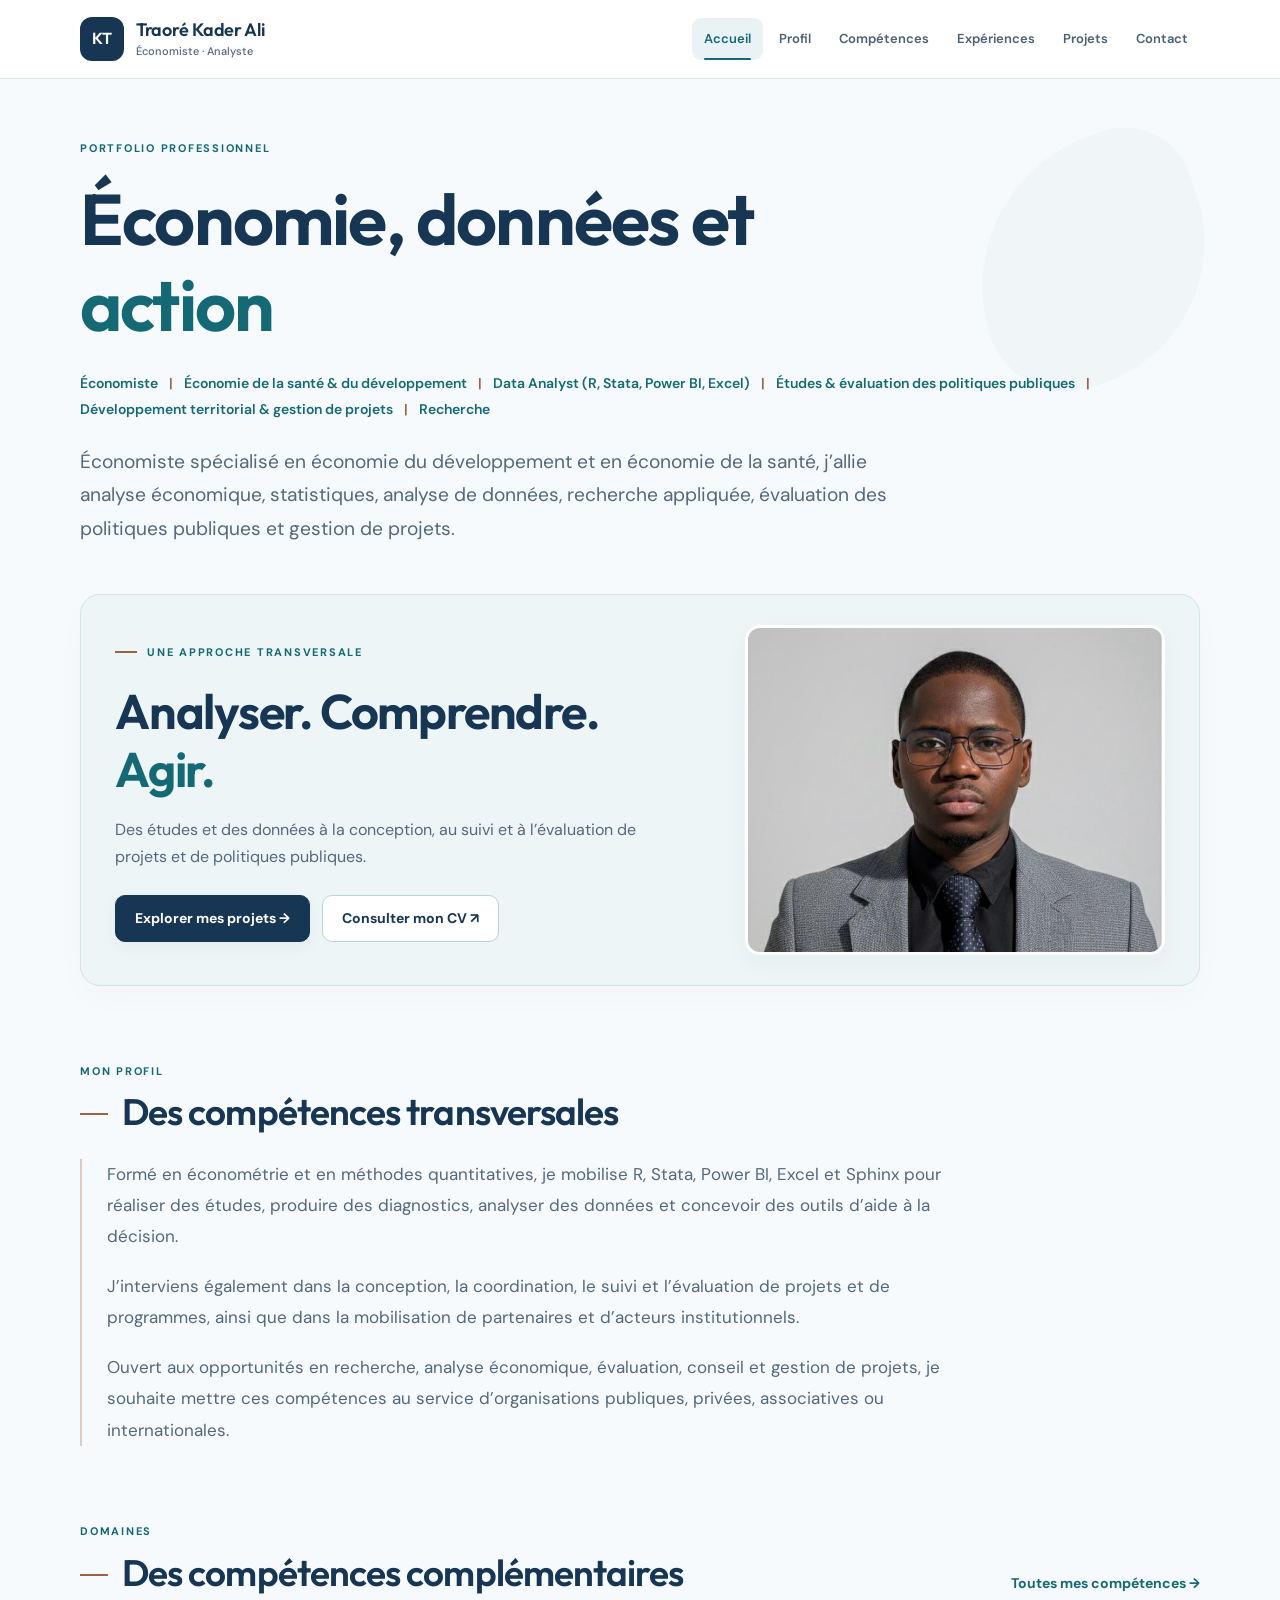
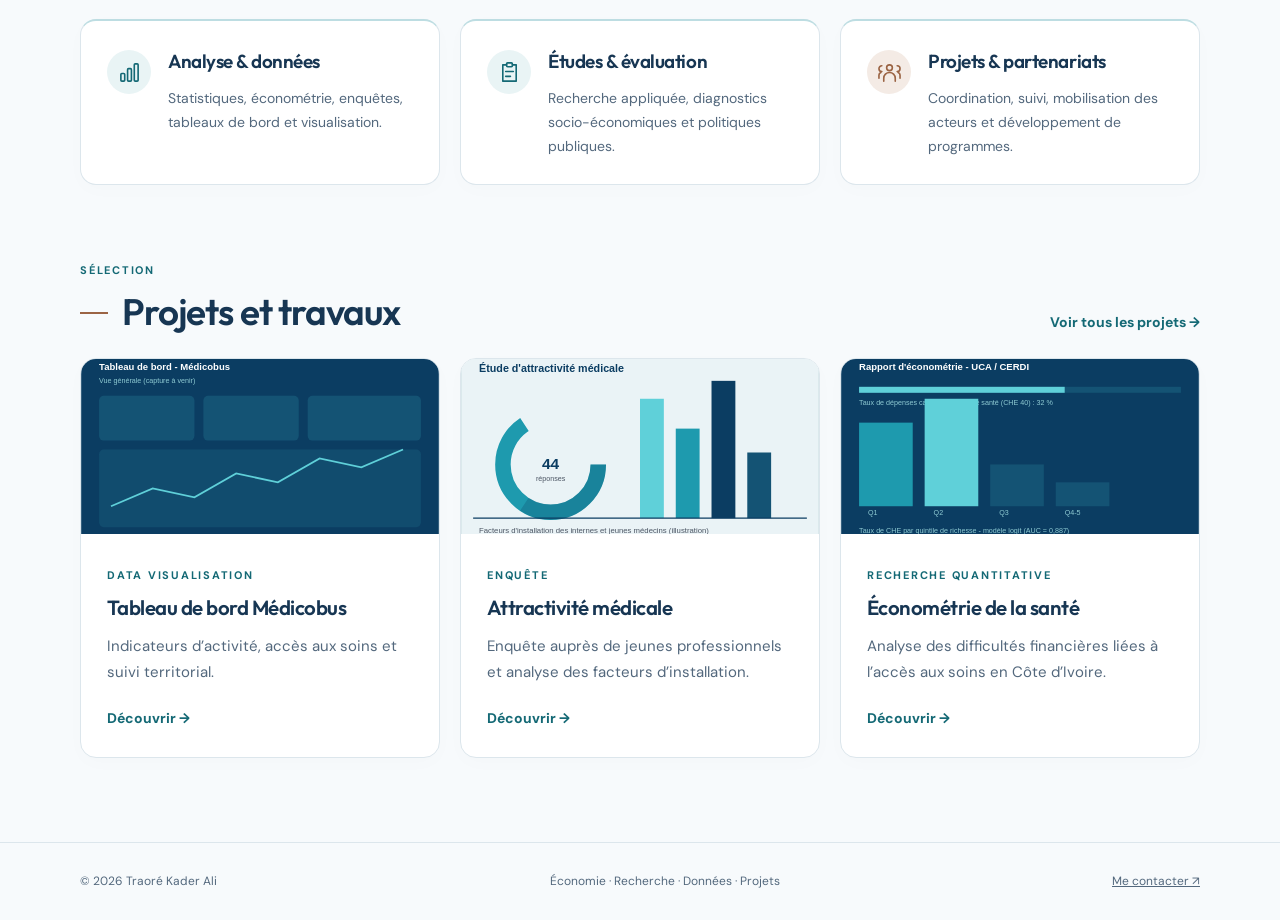
==== commit 5ba4e1bc: "Renommer les intitulés Expertises en Compétences" ====
--- a/index.html
+++ b/index.html
@@ -15,7 +15,7 @@
 </head>
 <body class="home">
 <a class="skip" href="#main">Aller au contenu</a><header class="header"><div class="shell head">
-<a class="brand" href="index.html"><span class="brand-icon">KT</span><span>Traoré Kader Ali<small>Économiste · Analyste</small></span></a><button class="menu" aria-expanded="false" aria-controls="navigation" aria-label="Ouvrir le menu">☰</button><nav id="navigation" aria-label="Navigation principale"><a class="active" href="index.html" aria-current="page">Accueil</a><a class="" href="profil.html">Profil</a><a class="" href="expertises.html">Expertises</a><a class="" href="experiences.html">Expériences</a><a class="" href="projets.html">Projets</a><a class="" href="contact.html">Contact</a></nav>
+<a class="brand" href="index.html"><span class="brand-icon">KT</span><span>Traoré Kader Ali<small>Économiste · Analyste</small></span></a><button class="menu" aria-expanded="false" aria-controls="navigation" aria-label="Ouvrir le menu">☰</button><nav id="navigation" aria-label="Navigation principale"><a class="active" href="index.html" aria-current="page">Accueil</a><a class="" href="profil.html">Profil</a><a class="" href="expertises.html">Compétences</a><a class="" href="experiences.html">Expériences</a><a class="" href="projets.html">Projets</a><a class="" href="contact.html">Contact</a></nav>
 </div></header><main id="main"><section class="page-intro shell"><span class="eyebrow">PORTFOLIO PROFESSIONNEL</span><h1>Économie, données et <span class="title-accent">action</span></h1>
 <p class="professional-line">Économiste <span aria-hidden="true">|</span> Économie de la santé &amp; du développement <span aria-hidden="true">|</span> Data Analyst (R, Stata, Power BI, Excel) <span aria-hidden="true">|</span> Études &amp; évaluation des politiques publiques <span aria-hidden="true">|</span> Développement territorial &amp; gestion de projets <span aria-hidden="true">|</span> Recherche</p>
 <p class="lead">Économiste spécialisé en économie du développement et en économie de la santé, j’allie analyse économique, statistiques, analyse de données, recherche appliquée, évaluation des politiques publiques et gestion de projets.</p></section><section class="shell section "><div class="hero">
@@ -27,7 +27,7 @@
 </div>
 </div>
 <img class="portrait" src="images/profil-kader-traore.jpeg" alt="Portrait de Traoré Kader Ali" width="767" height="1025">
-</div></section><section class="shell section home-presentation" aria-labelledby="presentation-title"><div class="section-title"><div><span class="eyebrow">MON PROFIL</span><h2 id="presentation-title">Une expertise transversale</h2></div></div><div class="presentation-copy">
+</div></section><section class="shell section home-presentation" aria-labelledby="presentation-title"><div class="section-title"><div><span class="eyebrow">MON PROFIL</span><h2 id="presentation-title">Des compétences transversales</h2></div></div><div class="presentation-copy">
 <p>Formé en économétrie et en méthodes quantitatives, je mobilise R, Stata, Power BI, Excel et Sphinx pour réaliser des études, produire des diagnostics, analyser des données et concevoir des outils d’aide à la décision.</p>
 <p>J’interviens également dans la conception, la coordination, le suivi et l’évaluation de projets et de programmes, ainsi que dans la mobilisation de partenaires et d’acteurs institutionnels.</p>
 <p>Ouvert aux opportunités en recherche, analyse économique, évaluation, conseil et gestion de projets, je souhaite mettre ces compétences au service d’organisations publiques, privées, associatives ou internationales.</p>
@@ -35,7 +35,7 @@
 <div>
 <span class="eyebrow">DOMAINES</span><h2>Des compétences complémentaires</h2>
 </div>
-<a class="text-link" href="expertises.html">Toutes mes expertises →</a>
+<a class="text-link" href="expertises.html">Toutes mes compétences →</a>
 </div>
 <div class="cards">
 <article class="card domain-card"><div class="card-content">
--- a/site.css
+++ b/site.css
@@ -92,7 +92,7 @@
 .btn:hover { background: #f2f8f9; border-color: var(--accent); }
 .btn.primary { background: var(--ink); color: var(--white); border-color: var(--ink); box-shadow: 0 5px 15px #1736530d; }
 .btn.primary:hover { background: #204a65; border-color: #204a65; }
-.experience-page .cards { grid-template-columns: repeat(2, minmax(0, 1fr)); }
+.experience-page .cards, .certification-cards { grid-template-columns: repeat(2, minmax(0, 1fr)); }
 .experience-org { font-weight: 600; color: #31566c; }
 .skills-earned { font-size: 14px !important; margin-top: 18px; padding-top: 15px; border-top: 1px solid var(--line); }
 
@@ -161,7 +161,7 @@
   h1 { font-size: clamp(2.35rem, 9vw, 3.1rem); }
   .page-intro { padding-top: 36px; }
   .home .page-intro::after { display: none; }
-  .cards, .experience-page .cards { grid-template-columns: 1fr; }
+  .cards, .experience-page .cards, .certification-cards { grid-template-columns: 1fr; }
   .project { grid-template-columns: 1fr; gap: 10px; }
   .project img { height: 190px; }
   .hero { padding: 25px 22px; border-radius: 16px; }
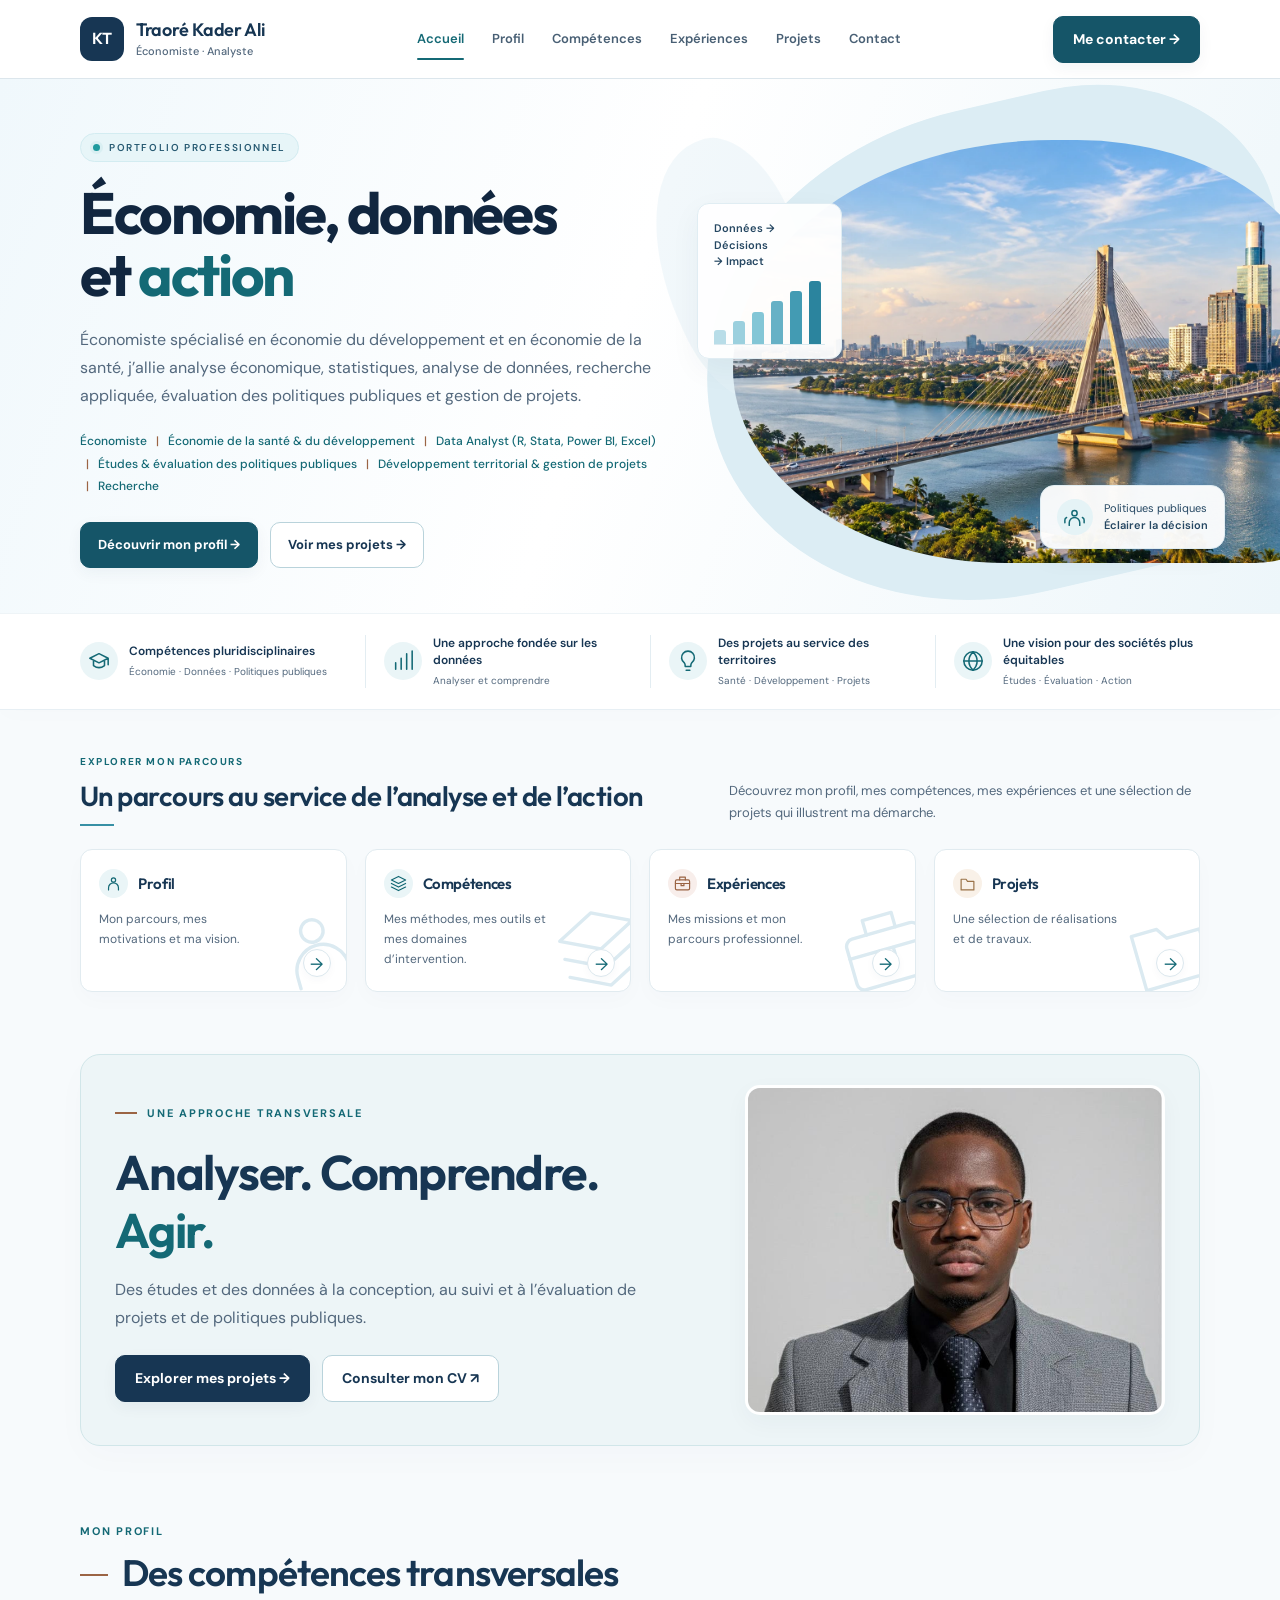
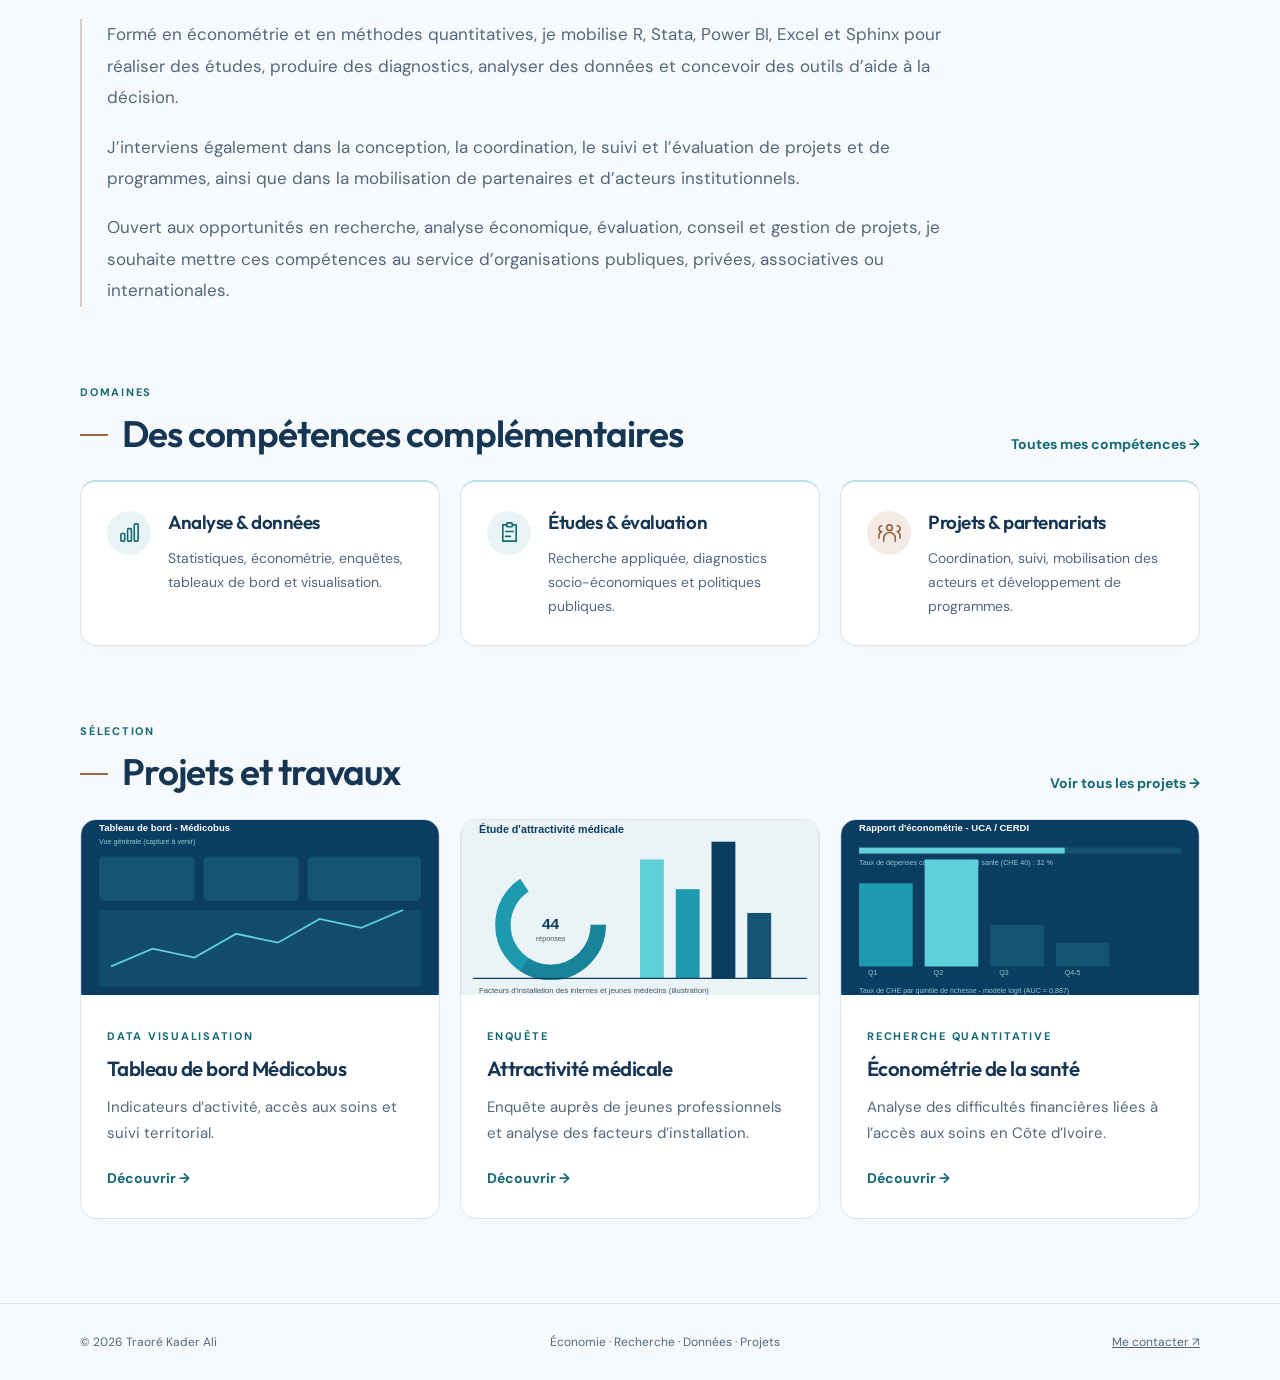
==== commit 450172c2: "Adapter l’accueil à la maquette et conserver le portrait et les contenus" ====
--- a/index.html
+++ b/index.html
@@ -10,15 +10,30 @@
 <link rel="preconnect" href="https://fonts.googleapis.com">
 <link rel="preconnect" href="https://fonts.gstatic.com" crossorigin>
 <link href="https://fonts.googleapis.com/css2?family=DM+Sans:wght@400;500;600;700&amp;family=Outfit:wght@500;600;650;700&amp;display=swap" rel="stylesheet">
-<link rel="stylesheet" href="site.css?v=20261013-typographie">
+<link rel="stylesheet" href="site.css?v=20261013-accueil">
+<link rel="preload" as="image" href="images/accueil-developpement-urbain.webp">
 <link rel="canonical" href="https://kadertraoreali.github.io/portfolio-kader-traore/">
 </head>
 <body class="home">
 <a class="skip" href="#main">Aller au contenu</a><header class="header"><div class="shell head">
-<a class="brand" href="index.html"><span class="brand-icon">KT</span><span>Traoré Kader Ali<small>Économiste · Analyste</small></span></a><button class="menu" aria-expanded="false" aria-controls="navigation" aria-label="Ouvrir le menu">☰</button><nav id="navigation" aria-label="Navigation principale"><a class="active" href="index.html" aria-current="page">Accueil</a><a class="" href="profil.html">Profil</a><a class="" href="expertises.html">Compétences</a><a class="" href="experiences.html">Expériences</a><a class="" href="projets.html">Projets</a><a class="" href="contact.html">Contact</a></nav>
-</div></header><main id="main"><section class="page-intro shell"><span class="eyebrow">PORTFOLIO PROFESSIONNEL</span><h1>Économie, données et <span class="title-accent">action</span></h1>
+<a class="brand" href="index.html"><span class="brand-icon">KT</span><span>Traoré Kader Ali<small>Économiste · Analyste</small></span></a><button class="menu" aria-expanded="false" aria-controls="navigation" aria-label="Ouvrir le menu">☰</button><nav id="navigation" aria-label="Navigation principale"><a class="active" href="index.html" aria-current="page">Accueil</a><a class="" href="profil.html">Profil</a><a class="" href="expertises.html">Compétences</a><a class="" href="experiences.html">Expériences</a><a class="" href="projets.html">Projets</a><a class="" href="contact.html">Contact</a></nav><a class="btn primary header-action" href="contact.html">Me contacter →</a>
+</div></header><main id="main"><section class="welcome" aria-labelledby="welcome-title"><div class="shell welcome-grid">
+<div class="welcome-copy">
+<span class="welcome-label">PORTFOLIO PROFESSIONNEL</span>
+<h1 id="welcome-title">Économie, données<br>
+et <span class="title-accent">action</span></h1>
+<p class="lead">Économiste spécialisé en économie du développement et en économie de la santé, j’allie analyse économique, statistiques, analyse de données, recherche appliquée, évaluation des politiques publiques et gestion de projets.</p>
 <p class="professional-line">Économiste <span aria-hidden="true">|</span> Économie de la santé &amp; du développement <span aria-hidden="true">|</span> Data Analyst (R, Stata, Power BI, Excel) <span aria-hidden="true">|</span> Études &amp; évaluation des politiques publiques <span aria-hidden="true">|</span> Développement territorial &amp; gestion de projets <span aria-hidden="true">|</span> Recherche</p>
-<p class="lead">Économiste spécialisé en économie du développement et en économie de la santé, j’allie analyse économique, statistiques, analyse de données, recherche appliquée, évaluation des politiques publiques et gestion de projets.</p></section><section class="shell section "><div class="hero">
+<div class="actions welcome-actions"><a class="btn primary" href="profil.html">Découvrir mon profil →</a><a class="btn" href="projets.html">Voir mes projets →</a></div>
+</div>
+<div class="welcome-art" aria-hidden="true">
+<div class="welcome-photo"><img src="images/accueil-developpement-urbain.webp" alt="" width="1448" height="1086" fetchpriority="high"></div>
+<div class="insight-card"><strong>Données → Décisions<br>→ Impact</strong><div class="data-bars"><span></span><span></span><span></span><span></span><span></span><span></span></div></div>
+<div class="impact-note"><span><svg viewBox="0 0 24 24" fill="none" stroke="currentColor" stroke-width="1.7" stroke-linecap="round" stroke-linejoin="round" aria-hidden="true"><circle cx="12" cy="7" r="3"/><path d="M6 21v-3a6 6 0 0 1 12 0v3M3 12a3 3 0 0 0-2 3v3M21 12a3 3 0 0 1 2 3v3"/></svg></span><div>Politiques publiques<br><strong>Éclairer la décision</strong></div></div>
+</div>
+</div></section>
+<div class="home-values-wrap"><ul class="home-values shell" aria-label="Une approche transversale"><li><span class="value-icon"><svg viewBox="0 0 24 24" fill="none" stroke="currentColor" stroke-width="1.7" stroke-linecap="round" stroke-linejoin="round" aria-hidden="true"><path d="m2 9 10-5 10 5-10 5-10-5Zm4 3v5c4 3 8 3 12 0v-5M22 9v7"/></svg></span><div><strong>Compétences pluridisciplinaires</strong><span>Économie · Données · Politiques publiques</span></div></li><li><span class="value-icon"><svg viewBox="0 0 24 24" fill="none" stroke="currentColor" stroke-width="1.7" stroke-linecap="round" stroke-linejoin="round" aria-hidden="true"><path d="M4 21V14M10 21V9M16 21V4M22 21V1"/></svg></span><div><strong>Une approche fondée sur les données</strong><span>Analyser et comprendre</span></div></li><li><span class="value-icon"><svg viewBox="0 0 24 24" fill="none" stroke="currentColor" stroke-width="1.7" stroke-linecap="round" stroke-linejoin="round" aria-hidden="true"><path d="M9 18h6M10 22h4M8 14a7 7 0 1 1 8 0c-1 1-1 2-1 4H9c0-2 0-3-1-4Z"/></svg></span><div><strong>Des projets au service des territoires</strong><span>Santé · Développement · Projets</span></div></li><li><span class="value-icon"><svg viewBox="0 0 24 24" fill="none" stroke="currentColor" stroke-width="1.7" stroke-linecap="round" stroke-linejoin="round" aria-hidden="true"><circle cx="12" cy="12" r="10"/><path d="M2 12h20M12 2c6 6 6 14 0 20M12 2c-6 6-6 14 0 20"/></svg></span><div><strong>Une vision pour des sociétés plus équitables</strong><span>Études · Évaluation · Action</span></div></li></ul></div>
+<section class="shell home-explore" aria-labelledby="explore-title"><div class="explore-heading"><div><span class="eyebrow">EXPLORER MON PARCOURS</span><h2 id="explore-title">Un parcours au service de l’analyse et de l’action</h2></div><p>Découvrez mon profil, mes compétences, mes expériences et une sélection de projets qui illustrent ma démarche.</p></div><div class="route-cards"><a class="route-card route-profil" href="profil.html"><div class="route-card-title"><span class="route-icon"><svg viewBox="0 0 24 24" fill="none" stroke="currentColor" stroke-width="1.7" stroke-linecap="round" stroke-linejoin="round" aria-hidden="true"><circle cx="12" cy="7" r="3"/><path d="M5 21v-3a7 7 0 0 1 14 0v3"/></svg></span><h3>Profil</h3></div><p>Mon parcours, mes motivations et ma vision.</p><span class="route-motif" aria-hidden="true"><svg viewBox="0 0 24 24" fill="none" stroke="currentColor" stroke-width="1.7" stroke-linecap="round" stroke-linejoin="round" aria-hidden="true"><circle cx="12" cy="7" r="3"/><path d="M5 21v-3a7 7 0 0 1 14 0v3"/></svg></span><span class="route-arrow" aria-hidden="true">→</span></a><a class="route-card route-competences" href="expertises.html"><div class="route-card-title"><span class="route-icon"><svg viewBox="0 0 24 24" fill="none" stroke="currentColor" stroke-width="1.7" stroke-linecap="round" stroke-linejoin="round" aria-hidden="true"><path d="m12 2 10 5-10 5L2 7l10-5Zm-10 10 10 5 10-5M2 17l10 5 10-5"/></svg></span><h3>Compétences</h3></div><p>Mes méthodes, mes outils et mes domaines d’intervention.</p><span class="route-motif" aria-hidden="true"><svg viewBox="0 0 24 24" fill="none" stroke="currentColor" stroke-width="1.7" stroke-linecap="round" stroke-linejoin="round" aria-hidden="true"><path d="m12 2 10 5-10 5L2 7l10-5Zm-10 10 10 5 10-5M2 17l10 5 10-5"/></svg></span><span class="route-arrow" aria-hidden="true">→</span></a><a class="route-card route-experiences" href="experiences.html"><div class="route-card-title"><span class="route-icon"><svg viewBox="0 0 24 24" fill="none" stroke="currentColor" stroke-width="1.7" stroke-linecap="round" stroke-linejoin="round" aria-hidden="true"><rect x="2" y="7" width="20" height="14" rx="2"/><path d="M8 7V3h8v4M2 12h20M10 12v3h4v-3"/></svg></span><h3>Expériences</h3></div><p>Mes missions et mon parcours professionnel.</p><span class="route-motif" aria-hidden="true"><svg viewBox="0 0 24 24" fill="none" stroke="currentColor" stroke-width="1.7" stroke-linecap="round" stroke-linejoin="round" aria-hidden="true"><rect x="2" y="7" width="20" height="14" rx="2"/><path d="M8 7V3h8v4M2 12h20M10 12v3h4v-3"/></svg></span><span class="route-arrow" aria-hidden="true">→</span></a><a class="route-card route-projets" href="projets.html"><div class="route-card-title"><span class="route-icon"><svg viewBox="0 0 24 24" fill="none" stroke="currentColor" stroke-width="1.7" stroke-linecap="round" stroke-linejoin="round" aria-hidden="true"><path d="M3 6h7l2 3h9v12H3V6Z"/></svg></span><h3>Projets</h3></div><p>Une sélection de réalisations et de travaux.</p><span class="route-motif" aria-hidden="true"><svg viewBox="0 0 24 24" fill="none" stroke="currentColor" stroke-width="1.7" stroke-linecap="round" stroke-linejoin="round" aria-hidden="true"><path d="M3 6h7l2 3h9v12H3V6Z"/></svg></span><span class="route-arrow" aria-hidden="true">→</span></a></div></section><section class="shell section "><div class="hero">
 <div>
 <span class="eyebrow">UNE APPROCHE TRANSVERSALE</span><h2>Analyser. Comprendre. <span class="title-accent">Agir.</span></h2>
 <p>Des études et des données à la conception, au suivi et à l’évaluation de projets et de politiques publiques.</p>
--- a/site.css
+++ b/site.css
@@ -51,11 +51,69 @@
 .section-title h2::before { content: ''; display: inline-block; width: 28px; height: 2px; background: var(--copper); vertical-align: middle; margin: 0 14px 5px 0; }
 .professional-line { max-width: 1030px; font-size: 14px; line-height: 1.9; font-weight: 600; color: var(--accent); margin: 0 0 22px; }
 .professional-line span { padding: 0 8px; color: var(--copper); }
-.home .page-intro { position: relative; isolation: isolate; }
-.home .page-intro h1 { font-weight: 650; max-width: 920px; }
-.home .page-intro h1 .title-accent { display: block; }
-.home .page-intro::after { content: ''; position: absolute; z-index: -1; right: -12px; top: 62px; width: 240px; height: 240px; border-radius: 70% 30% 65% 35%; background: #e9f3f580; transform: rotate(-18deg); pointer-events: none; }
-.home .page-intro .lead { margin-bottom: 0; }
+/* Accueil inspiré de la maquette choisie. */
+.home .head { gap: 18px; }
+.home .head nav a.active { background: transparent; }
+.header-action { white-space: nowrap; font-size: 12px; padding: 10px 16px; }
+.welcome { overflow: hidden; background: linear-gradient(110deg, #f0f8fc 0%, #fff 48%, #edf6fa 100%); }
+.welcome-grid { display: grid; grid-template-columns: minmax(0, 1.15fr) minmax(0, 1fr); gap: 38px; align-items: center; padding: 46px 0 38px; }
+.welcome-copy { position: relative; z-index: 3; }
+.welcome-label { display: inline-flex; align-items: center; gap: 9px; background: #e7f5f8; border: 1px solid #d3ecf1; color: #275a72; border-radius: 999px; padding: 5px 12px; font-size: 10px; font-weight: 600; letter-spacing: .16em; }
+.welcome-label::before { content: ''; width: 7px; height: 7px; border-radius: 50%; background: #1f9a9e; box-shadow: 0 0 0 3px #1f9a9e12; }
+.home .welcome-copy h1 { font-size: clamp(2.8rem, 4.55vw, 4rem); font-weight: 700; line-height: 1.06; letter-spacing: -.04em; color: #11263f; margin: 20px 0 20px; }
+.welcome-copy .lead { font-size: 16px; line-height: 1.75; margin-bottom: 20px; }
+.welcome-copy .professional-line { font-size: 12px; line-height: 1.9; font-weight: 500; margin-bottom: 0; }
+.welcome-copy .professional-line span { padding: 0 6px; }
+.welcome-actions { gap: 12px; margin-top: 23px; }
+.welcome-actions .btn { font-size: 13px; padding: 12px 17px; }
+.welcome-actions .btn.primary, .header-action.btn.primary { background: #155568; border-color: #155568; }
+.welcome-actions .btn.primary:hover, .header-action.btn.primary:hover { background: #103f52; border-color: #103f52; }
+.welcome-art { position: relative; height: 450px; min-width: 0; isolation: isolate; }
+.welcome-art::before { content: ''; position: absolute; z-index: -1; inset: -18px -100px -20px 6px; border-radius: 62% 40% 34% 58%; background: #dcedf4; transform: rotate(-13deg); }
+.welcome-art::after { content: ''; position: absolute; z-index: -1; top: 12px; left: -34px; width: 145px; height: 265px; background: #e6f2f780; border-radius: 65% 40% 70% 40%; transform: rotate(-24deg); }
+.welcome-photo { position: absolute; top: 15px; left: 36px; width: calc(100% + 90px); height: 423px; border-radius: 54% 42% 12% 46%; overflow: hidden; }
+.welcome-photo img { width: 100%; height: 100%; object-fit: cover; object-position: 63% center; }
+.insight-card { position: absolute; top: 78px; left: 0; width: 145px; padding: 16px 16px 13px; border: 1px solid #e0edf3; border-radius: 12px; background: #ffffffed; color: #254762; box-shadow: 0 10px 30px #1736530d; }
+.insight-card strong { display: block; font-size: 11px; line-height: 1.5; font-weight: 600; }
+.data-bars { display: flex; gap: 7px; height: 66px; align-items: end; margin-top: 9px; border-bottom: 1px solid #d9e9ef; }
+.data-bars span { width: 12px; border-radius: 3px 3px 0 0; background: #66b1c6; }
+.data-bars span:nth-child(1) { height: 14px; background: #b8dde8; }
+.data-bars span:nth-child(2) { height: 23px; background: #9bd0de; }
+.data-bars span:nth-child(3) { height: 32px; background: #83c6d6; }
+.data-bars span:nth-child(4) { height: 43px; }
+.data-bars span:nth-child(5) { height: 53px; background: #439bb3; }
+.data-bars span:nth-child(6) { height: 63px; background: #2b849e; }
+.impact-note { position: absolute; right: -25px; bottom: 26px; display: flex; align-items: center; gap: 11px; background: #fffffff2; border: 1px solid #e0edf3; border-radius: 14px; padding: 13px 16px; box-shadow: 0 8px 24px #17365310; color: #254762; font-size: 11px; line-height: 1.55; }
+.impact-note > span { display: grid; place-items: center; width: 36px; height: 36px; border-radius: 50%; background: #e5f3f6; color: var(--accent); }
+.impact-note svg { width: 21px; height: 21px; }
+.impact-note strong { font-weight: 600; }
+.home-values-wrap { background: #fff; border-top: 1px solid #eef4f7; border-bottom: 1px solid #e7eff4; box-shadow: 0 6px 20px #17365303; }
+.home-values { list-style: none; padding: 21px 0; display: grid; grid-template-columns: repeat(4, minmax(0, 1fr)); gap: 20px; }
+.home-values li { display: flex; align-items: center; gap: 11px; min-width: 0; }
+.home-values li + li { border-left: 1px solid #e3edf2; padding-left: 18px; }
+.value-icon { display: grid; place-items: center; width: 38px; height: 38px; flex-shrink: 0; background: #eaf5f7; color: var(--accent); border-radius: 50%; }
+.value-icon svg { width: 22px; height: 22px; }
+.home-values strong { display: block; font-size: 12px; font-weight: 600; line-height: 1.4; }
+.home-values li div > span { display: block; font-size: 10px; line-height: 1.5; color: var(--muted); margin-top: 4px; }
+.home-explore { padding: 36px 0 46px; }
+.explore-heading { display: grid; grid-template-columns: 1.3fr 1fr; align-items: end; gap: 36px; margin-bottom: 23px; }
+.explore-heading .eyebrow { font-size: 10px; }
+.explore-heading h2 { font-size: clamp(1.35rem, 2.15vw, 1.8rem); margin: 6px 0 0; letter-spacing: -.02em; }
+.explore-heading h2::after { content: ''; display: block; width: 34px; height: 2px; background: #3890a5; margin-top: 12px; }
+.explore-heading p { font-size: 13px; line-height: 1.7; margin-bottom: 2px; }
+.route-cards { display: grid; grid-template-columns: repeat(4, minmax(0, 1fr)); gap: 18px; }
+.route-card { position: relative; display: block; overflow: hidden; text-decoration: none; border: 1px solid #e1ebf0; border-radius: 12px; padding: 19px 18px 20px; min-height: 143px; background: #fff; box-shadow: 0 8px 22px #17365305; transition: border-color .18s, box-shadow .18s; }
+.route-card:hover { border-color: #9fcdd7; box-shadow: 0 10px 25px #1736530c; }
+.route-card-title { display: flex; align-items: center; gap: 10px; position: relative; z-index: 1; }
+.route-card h3 { font-size: 15px; line-height: 1.3; margin: 0; }
+.route-icon { width: 29px; height: 29px; display: grid; place-items: center; color: var(--accent); background: #eaf5f7; border-radius: 50%; flex-shrink: 0; }
+.route-icon svg { width: 17px; height: 17px; }
+.route-card p { font-size: 12px; line-height: 1.65; max-width: 165px; margin: 12px 0 0; position: relative; z-index: 1; }
+.route-motif { position: absolute; right: -16px; bottom: -14px; width: 90px; height: 112px; transform: rotate(-16deg); color: #dbeaf1; }
+.route-motif svg { width: 100%; height: 100%; stroke-width: .9; }
+.route-arrow { position: absolute; right: 15px; bottom: 14px; width: 28px; height: 28px; display: grid; place-items: center; border: 1px solid #dce8ee; border-radius: 50%; color: var(--accent); background: #fff; box-shadow: 0 3px 8px #17365308; font-size: 17px; }
+.route-experiences .route-icon { background: #f8eeeb; color: #9b6444; }
+.route-projets .route-icon { background: #f9f1e8; color: #9b744a; }
 
 /* Portrait et présentation. */
 .hero, .split { display: grid; grid-template-columns: 1.4fr 1fr; gap: 42px; align-items: center; }
@@ -148,7 +206,18 @@
   .hero, .split { grid-template-columns: 1fr; gap: 28px; }
   .portrait { width: 100%; max-width: 420px; height: 350px; justify-self: center; }
   .page-intro { padding: 42px 0 28px; }
-  .home .page-intro::after { width: 160px; height: 160px; right: 0; }
+  .header-action { display: none; }
+  .welcome-grid { grid-template-columns: 1fr; gap: 24px; padding: 38px 0 30px; }
+  .welcome-copy { max-width: 660px; }
+  .welcome-art { width: min(100%, 500px); height: 345px; justify-self: center; }
+  .welcome-photo { height: 320px; width: 100%; left: 22px; }
+  .welcome-art::before { right: -30px; }
+  .insight-card { top: 48px; }
+  .impact-note { right: 2px; bottom: 8px; }
+  .home-values { grid-template-columns: repeat(2, minmax(0, 1fr)); gap: 20px; }
+  .home-values li + li { border-left: 0; padding-left: 0; }
+  .explore-heading { grid-template-columns: 1fr; gap: 15px; }
+  .route-cards { grid-template-columns: repeat(2, minmax(0, 1fr)); }
   .professional-line { font-size: 13px; }
 }
 @media (max-width: 650px) {
@@ -160,7 +229,31 @@
   .brand { font-size: 16px; }
   h1 { font-size: clamp(2.35rem, 9vw, 3.1rem); }
   .page-intro { padding-top: 36px; }
-  .home .page-intro::after { display: none; }
+  .home .welcome-copy h1 { font-size: clamp(2.15rem, 8.5vw, 3rem); margin: 17px 0 19px; }
+  .welcome-copy .lead { font-size: 15px; }
+  .welcome-copy .professional-line { font-size: 12px; }
+  .welcome-label { font-size: 9px; letter-spacing: .12em; }
+  .welcome-art { height: 290px; }
+  .welcome-photo { height: 270px; left: 12px; }
+  .insight-card { width: 125px; padding: 12px; top: 26px; left: 0; }
+  .insight-card strong { font-size: 10px; }
+  .data-bars { gap: 5px; height: 57px; }
+  .data-bars span { width: 10px; }
+  .data-bars span:nth-child(6) { height: 55px; }
+  .impact-note { padding: 10px 12px; font-size: 10px; right: 0; bottom: 0; }
+  .home-values { gap: 18px 14px; }
+  .home-values li { align-items: start; gap: 8px; }
+  .value-icon { width: 28px; height: 28px; }
+  .value-icon svg { width: 17px; height: 17px; }
+  .home-values strong { font-size: 11px; }
+  .home-values li div > span { font-size: 10px; }
+  .home-explore { padding: 30px 0 34px; }
+  .route-cards { gap: 12px; }
+  .route-card { padding: 15px 13px 35px; min-height: 157px; }
+  .route-card h3 { font-size: 13px; }
+  .route-card-title { gap: 7px; }
+  .route-icon { width: 24px; height: 24px; }
+  .route-card p { font-size: 11px; }
   .cards, .experience-page .cards, .certification-cards { grid-template-columns: 1fr; }
   .project { grid-template-columns: 1fr; gap: 10px; }
   .project img { height: 190px; }
@@ -179,5 +272,5 @@
 }
 @media (prefers-reduced-motion: reduce) {
   html { scroll-behavior: auto; }
-  .head nav a, .btn, .filter-chip { transition: none; }
-}
+  .head nav a, .btn, .filter-chip, .route-card { transition: none; }
+}
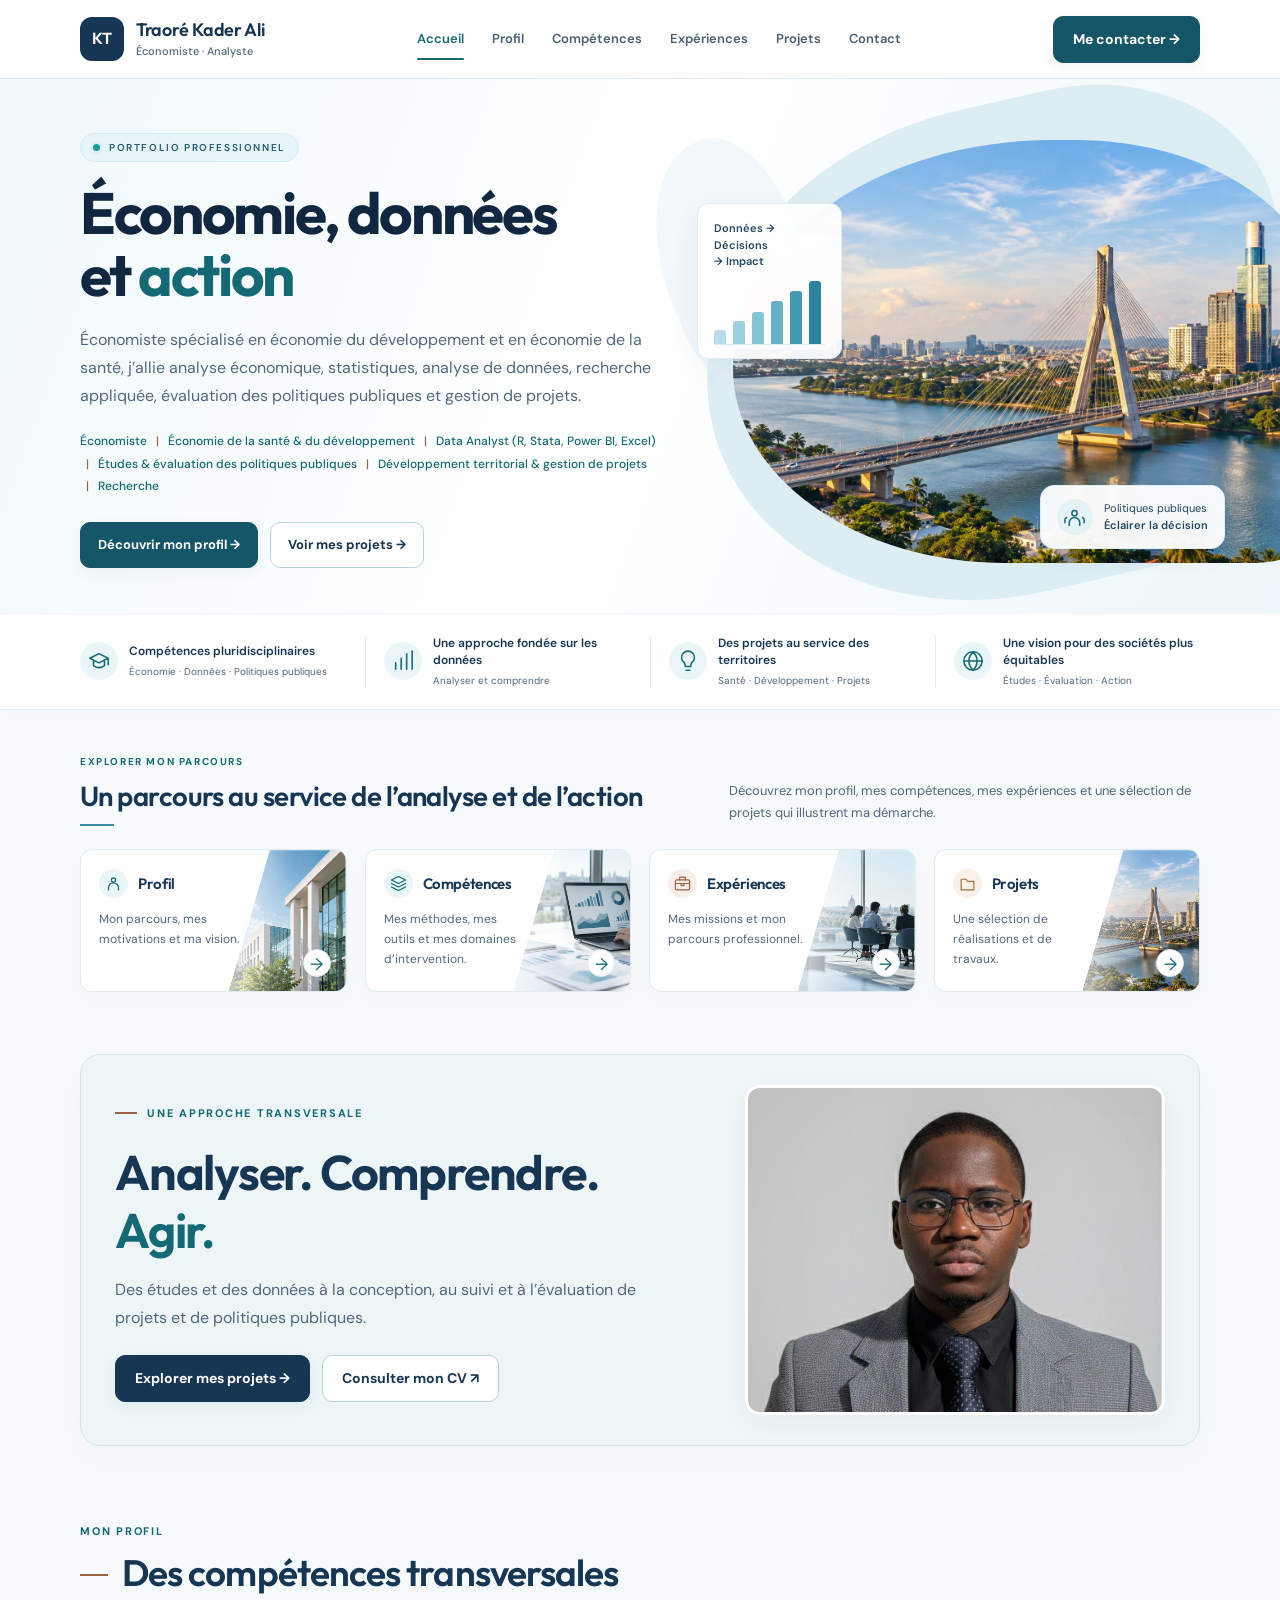
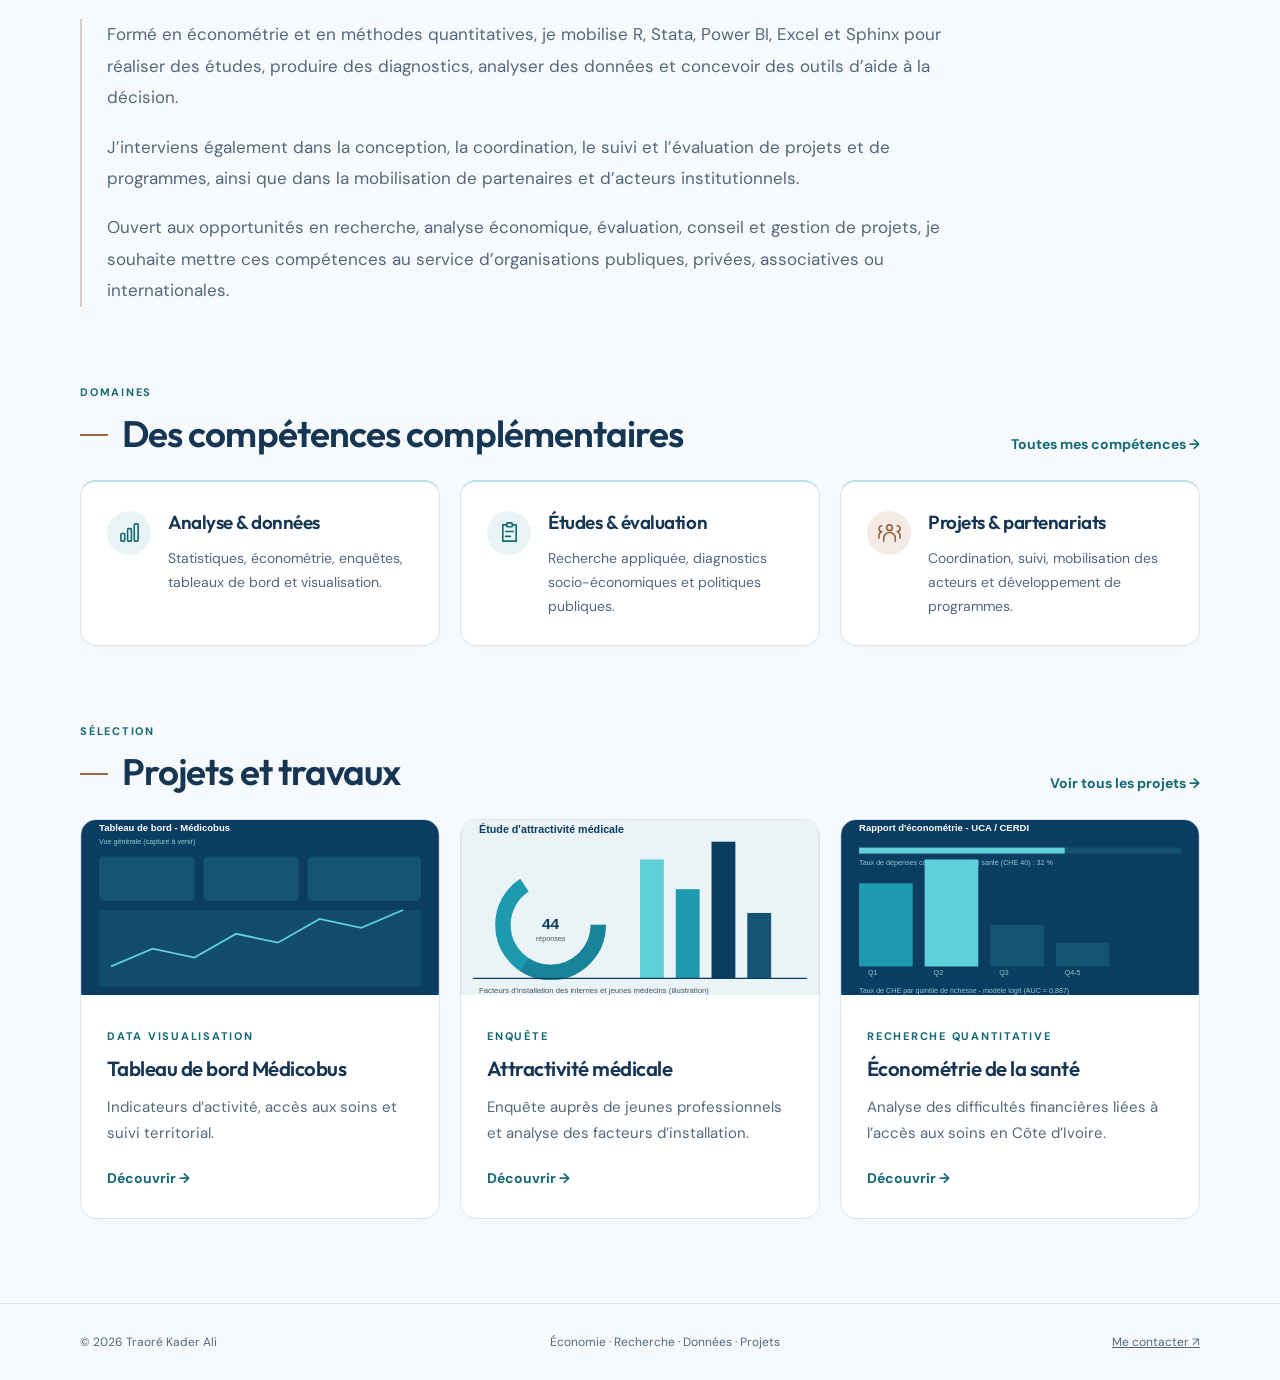
==== commit a37b27f0: "Ajouter des photos professionnelles aux cartes de navigation de l’accueil" ====
--- a/index.html
+++ b/index.html
@@ -10,7 +10,7 @@
 <link rel="preconnect" href="https://fonts.googleapis.com">
 <link rel="preconnect" href="https://fonts.gstatic.com" crossorigin>
 <link href="https://fonts.googleapis.com/css2?family=DM+Sans:wght@400;500;600;700&amp;family=Outfit:wght@500;600;650;700&amp;display=swap" rel="stylesheet">
-<link rel="stylesheet" href="site.css?v=20261013-accueil">
+<link rel="stylesheet" href="site.css?v=20261013-cartes-photos">
 <link rel="preload" as="image" href="images/accueil-developpement-urbain.webp">
 <link rel="canonical" href="https://kadertraoreali.github.io/portfolio-kader-traore/">
 </head>
@@ -33,7 +33,7 @@
 </div>
 </div></section>
 <div class="home-values-wrap"><ul class="home-values shell" aria-label="Une approche transversale"><li><span class="value-icon"><svg viewBox="0 0 24 24" fill="none" stroke="currentColor" stroke-width="1.7" stroke-linecap="round" stroke-linejoin="round" aria-hidden="true"><path d="m2 9 10-5 10 5-10 5-10-5Zm4 3v5c4 3 8 3 12 0v-5M22 9v7"/></svg></span><div><strong>Compétences pluridisciplinaires</strong><span>Économie · Données · Politiques publiques</span></div></li><li><span class="value-icon"><svg viewBox="0 0 24 24" fill="none" stroke="currentColor" stroke-width="1.7" stroke-linecap="round" stroke-linejoin="round" aria-hidden="true"><path d="M4 21V14M10 21V9M16 21V4M22 21V1"/></svg></span><div><strong>Une approche fondée sur les données</strong><span>Analyser et comprendre</span></div></li><li><span class="value-icon"><svg viewBox="0 0 24 24" fill="none" stroke="currentColor" stroke-width="1.7" stroke-linecap="round" stroke-linejoin="round" aria-hidden="true"><path d="M9 18h6M10 22h4M8 14a7 7 0 1 1 8 0c-1 1-1 2-1 4H9c0-2 0-3-1-4Z"/></svg></span><div><strong>Des projets au service des territoires</strong><span>Santé · Développement · Projets</span></div></li><li><span class="value-icon"><svg viewBox="0 0 24 24" fill="none" stroke="currentColor" stroke-width="1.7" stroke-linecap="round" stroke-linejoin="round" aria-hidden="true"><circle cx="12" cy="12" r="10"/><path d="M2 12h20M12 2c6 6 6 14 0 20M12 2c-6 6-6 14 0 20"/></svg></span><div><strong>Une vision pour des sociétés plus équitables</strong><span>Études · Évaluation · Action</span></div></li></ul></div>
-<section class="shell home-explore" aria-labelledby="explore-title"><div class="explore-heading"><div><span class="eyebrow">EXPLORER MON PARCOURS</span><h2 id="explore-title">Un parcours au service de l’analyse et de l’action</h2></div><p>Découvrez mon profil, mes compétences, mes expériences et une sélection de projets qui illustrent ma démarche.</p></div><div class="route-cards"><a class="route-card route-profil" href="profil.html"><div class="route-card-title"><span class="route-icon"><svg viewBox="0 0 24 24" fill="none" stroke="currentColor" stroke-width="1.7" stroke-linecap="round" stroke-linejoin="round" aria-hidden="true"><circle cx="12" cy="7" r="3"/><path d="M5 21v-3a7 7 0 0 1 14 0v3"/></svg></span><h3>Profil</h3></div><p>Mon parcours, mes motivations et ma vision.</p><span class="route-motif" aria-hidden="true"><svg viewBox="0 0 24 24" fill="none" stroke="currentColor" stroke-width="1.7" stroke-linecap="round" stroke-linejoin="round" aria-hidden="true"><circle cx="12" cy="7" r="3"/><path d="M5 21v-3a7 7 0 0 1 14 0v3"/></svg></span><span class="route-arrow" aria-hidden="true">→</span></a><a class="route-card route-competences" href="expertises.html"><div class="route-card-title"><span class="route-icon"><svg viewBox="0 0 24 24" fill="none" stroke="currentColor" stroke-width="1.7" stroke-linecap="round" stroke-linejoin="round" aria-hidden="true"><path d="m12 2 10 5-10 5L2 7l10-5Zm-10 10 10 5 10-5M2 17l10 5 10-5"/></svg></span><h3>Compétences</h3></div><p>Mes méthodes, mes outils et mes domaines d’intervention.</p><span class="route-motif" aria-hidden="true"><svg viewBox="0 0 24 24" fill="none" stroke="currentColor" stroke-width="1.7" stroke-linecap="round" stroke-linejoin="round" aria-hidden="true"><path d="m12 2 10 5-10 5L2 7l10-5Zm-10 10 10 5 10-5M2 17l10 5 10-5"/></svg></span><span class="route-arrow" aria-hidden="true">→</span></a><a class="route-card route-experiences" href="experiences.html"><div class="route-card-title"><span class="route-icon"><svg viewBox="0 0 24 24" fill="none" stroke="currentColor" stroke-width="1.7" stroke-linecap="round" stroke-linejoin="round" aria-hidden="true"><rect x="2" y="7" width="20" height="14" rx="2"/><path d="M8 7V3h8v4M2 12h20M10 12v3h4v-3"/></svg></span><h3>Expériences</h3></div><p>Mes missions et mon parcours professionnel.</p><span class="route-motif" aria-hidden="true"><svg viewBox="0 0 24 24" fill="none" stroke="currentColor" stroke-width="1.7" stroke-linecap="round" stroke-linejoin="round" aria-hidden="true"><rect x="2" y="7" width="20" height="14" rx="2"/><path d="M8 7V3h8v4M2 12h20M10 12v3h4v-3"/></svg></span><span class="route-arrow" aria-hidden="true">→</span></a><a class="route-card route-projets" href="projets.html"><div class="route-card-title"><span class="route-icon"><svg viewBox="0 0 24 24" fill="none" stroke="currentColor" stroke-width="1.7" stroke-linecap="round" stroke-linejoin="round" aria-hidden="true"><path d="M3 6h7l2 3h9v12H3V6Z"/></svg></span><h3>Projets</h3></div><p>Une sélection de réalisations et de travaux.</p><span class="route-motif" aria-hidden="true"><svg viewBox="0 0 24 24" fill="none" stroke="currentColor" stroke-width="1.7" stroke-linecap="round" stroke-linejoin="round" aria-hidden="true"><path d="M3 6h7l2 3h9v12H3V6Z"/></svg></span><span class="route-arrow" aria-hidden="true">→</span></a></div></section><section class="shell section "><div class="hero">
+<section class="shell home-explore" aria-labelledby="explore-title"><div class="explore-heading"><div><span class="eyebrow">EXPLORER MON PARCOURS</span><h2 id="explore-title">Un parcours au service de l’analyse et de l’action</h2></div><p>Découvrez mon profil, mes compétences, mes expériences et une sélection de projets qui illustrent ma démarche.</p></div><div class="route-cards"><a class="route-card route-profil" href="profil.html"><div class="route-card-title"><span class="route-icon"><svg viewBox="0 0 24 24" fill="none" stroke="currentColor" stroke-width="1.7" stroke-linecap="round" stroke-linejoin="round" aria-hidden="true"><circle cx="12" cy="7" r="3"/><path d="M5 21v-3a7 7 0 0 1 14 0v3"/></svg></span><h3>Profil</h3></div><p>Mon parcours, mes motivations et ma vision.</p><span class="route-photo" aria-hidden="true"><img src="images/carte-profil.webp" alt="" loading="lazy" decoding="async"></span><span class="route-arrow" aria-hidden="true">→</span></a><a class="route-card route-competences" href="expertises.html"><div class="route-card-title"><span class="route-icon"><svg viewBox="0 0 24 24" fill="none" stroke="currentColor" stroke-width="1.7" stroke-linecap="round" stroke-linejoin="round" aria-hidden="true"><path d="m12 2 10 5-10 5L2 7l10-5Zm-10 10 10 5 10-5M2 17l10 5 10-5"/></svg></span><h3>Compétences</h3></div><p>Mes méthodes, mes outils et mes domaines d’intervention.</p><span class="route-photo" aria-hidden="true"><img src="images/carte-competences.webp" alt="" loading="lazy" decoding="async"></span><span class="route-arrow" aria-hidden="true">→</span></a><a class="route-card route-experiences" href="experiences.html"><div class="route-card-title"><span class="route-icon"><svg viewBox="0 0 24 24" fill="none" stroke="currentColor" stroke-width="1.7" stroke-linecap="round" stroke-linejoin="round" aria-hidden="true"><rect x="2" y="7" width="20" height="14" rx="2"/><path d="M8 7V3h8v4M2 12h20M10 12v3h4v-3"/></svg></span><h3>Expériences</h3></div><p>Mes missions et mon parcours professionnel.</p><span class="route-photo" aria-hidden="true"><img src="images/carte-experiences.webp" alt="" loading="lazy" decoding="async"></span><span class="route-arrow" aria-hidden="true">→</span></a><a class="route-card route-projets" href="projets.html"><div class="route-card-title"><span class="route-icon"><svg viewBox="0 0 24 24" fill="none" stroke="currentColor" stroke-width="1.7" stroke-linecap="round" stroke-linejoin="round" aria-hidden="true"><path d="M3 6h7l2 3h9v12H3V6Z"/></svg></span><h3>Projets</h3></div><p>Une sélection de réalisations et de travaux.</p><span class="route-photo" aria-hidden="true"><img src="images/accueil-developpement-urbain.webp" alt="" loading="lazy" decoding="async"></span><span class="route-arrow" aria-hidden="true">→</span></a></div></section><section class="shell section "><div class="hero">
 <div>
 <span class="eyebrow">UNE APPROCHE TRANSVERSALE</span><h2>Analyser. Comprendre. <span class="title-accent">Agir.</span></h2>
 <p>Des études et des données à la conception, au suivi et à l’évaluation de projets et de politiques publiques.</p>
--- a/site.css
+++ b/site.css
@@ -108,9 +108,10 @@
 .route-card h3 { font-size: 15px; line-height: 1.3; margin: 0; }
 .route-icon { width: 29px; height: 29px; display: grid; place-items: center; color: var(--accent); background: #eaf5f7; border-radius: 50%; flex-shrink: 0; }
 .route-icon svg { width: 17px; height: 17px; }
-.route-card p { font-size: 12px; line-height: 1.65; max-width: 165px; margin: 12px 0 0; position: relative; z-index: 1; }
-.route-motif { position: absolute; right: -16px; bottom: -14px; width: 90px; height: 112px; transform: rotate(-16deg); color: #dbeaf1; }
-.route-motif svg { width: 100%; height: 100%; stroke-width: .9; }
+.route-card p { font-size: 12px; line-height: 1.65; max-width: 62%; margin: 12px 0 0; position: relative; z-index: 1; }
+.route-photo { position: absolute; right: 0; top: 0; width: 44%; height: 100%; overflow: hidden; clip-path: polygon(35% 0, 100% 0, 100% 100%, 0 100%); background: #e5eff3; }
+.route-photo img { width: 100%; height: 100%; object-fit: cover; object-position: 65% center; filter: saturate(.75); }
+.route-photo::after { content: ''; position: absolute; inset: 0; background: linear-gradient(90deg, #ffffffb0, #ffffff08 55%); }
 .route-arrow { position: absolute; right: 15px; bottom: 14px; width: 28px; height: 28px; display: grid; place-items: center; border: 1px solid #dce8ee; border-radius: 50%; color: var(--accent); background: #fff; box-shadow: 0 3px 8px #17365308; font-size: 17px; }
 .route-experiences .route-icon { background: #f8eeeb; color: #9b6444; }
 .route-projets .route-icon { background: #f9f1e8; color: #9b744a; }
@@ -248,12 +249,12 @@
   .home-values strong { font-size: 11px; }
   .home-values li div > span { font-size: 10px; }
   .home-explore { padding: 30px 0 34px; }
-  .route-cards { gap: 12px; }
-  .route-card { padding: 15px 13px 35px; min-height: 157px; }
-  .route-card h3 { font-size: 13px; }
+  .route-cards { grid-template-columns: 1fr; gap: 12px; }
+  .route-card { padding: 18px 17px 24px; min-height: 140px; }
+  .route-card h3 { font-size: 15px; }
   .route-card-title { gap: 7px; }
   .route-icon { width: 24px; height: 24px; }
-  .route-card p { font-size: 11px; }
+  .route-card p { font-size: 12px; }
   .cards, .experience-page .cards, .certification-cards { grid-template-columns: 1fr; }
   .project { grid-template-columns: 1fr; gap: 10px; }
   .project img { height: 190px; }
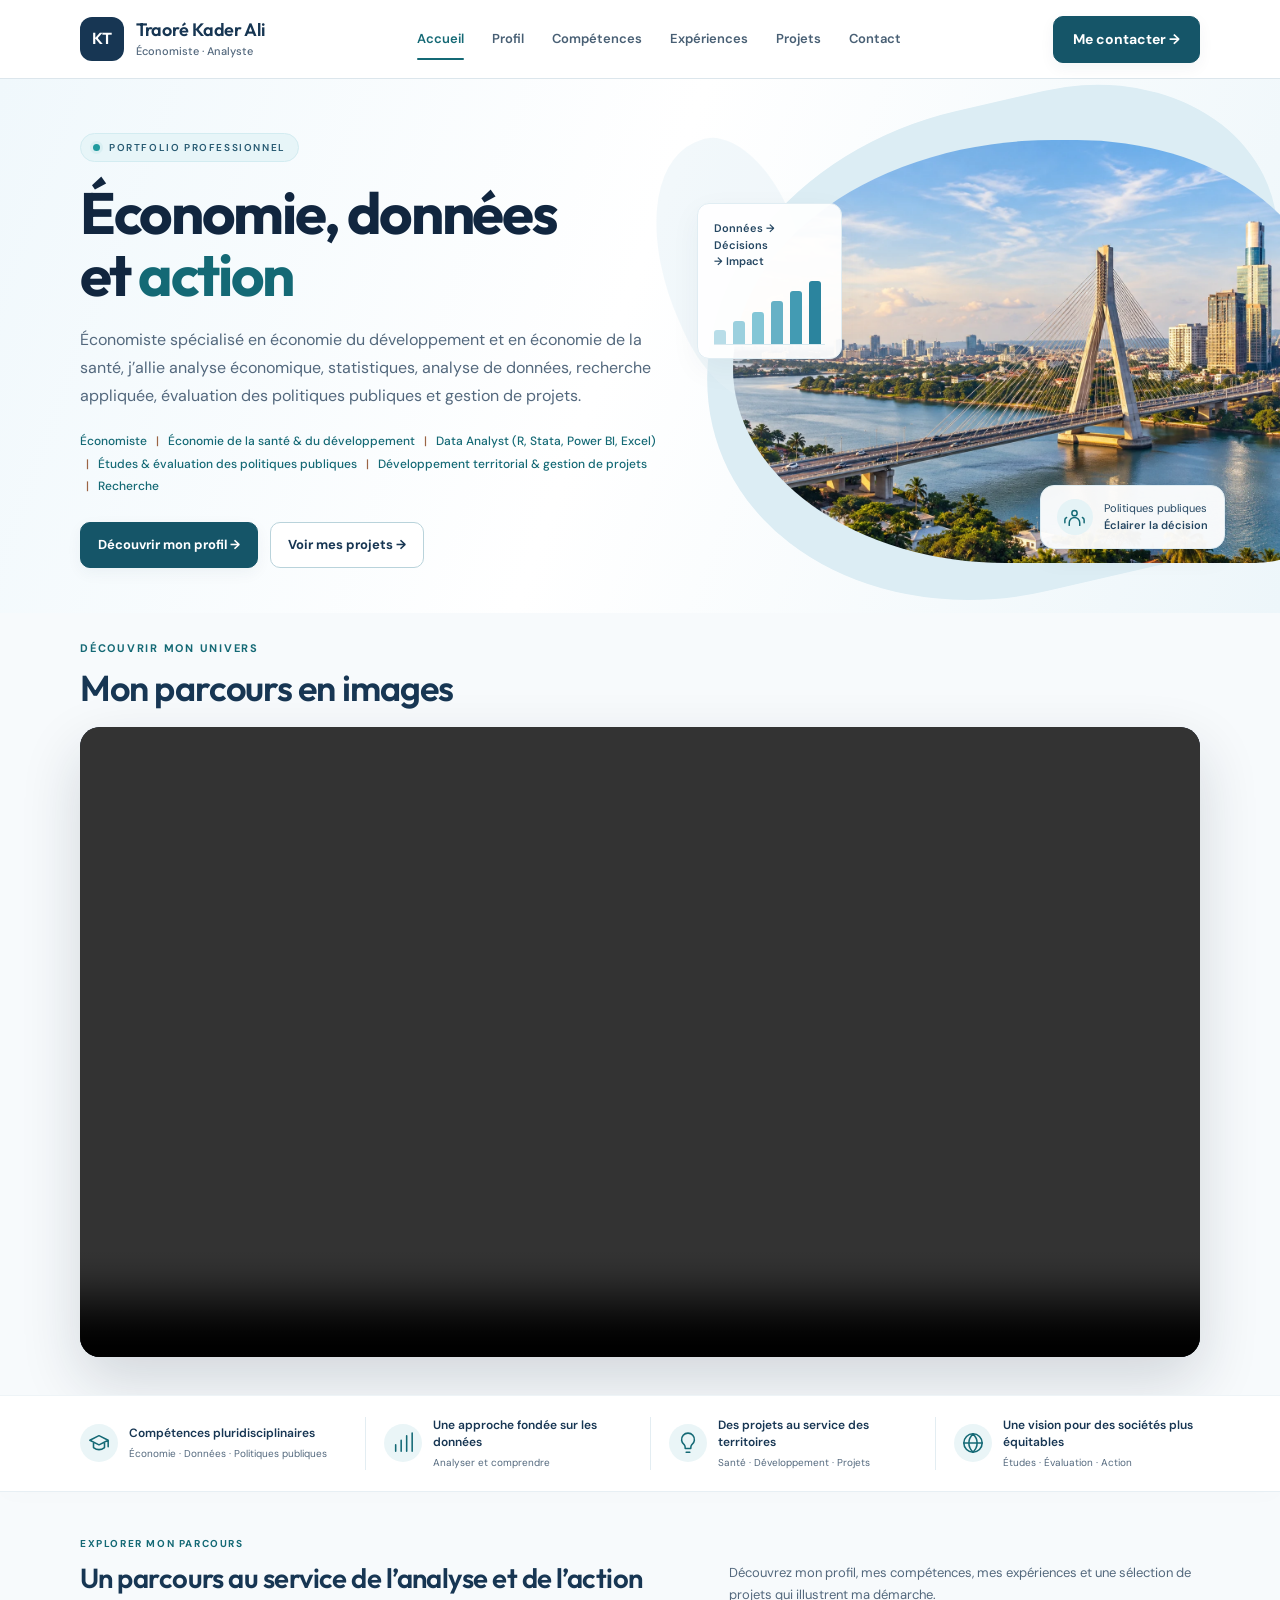
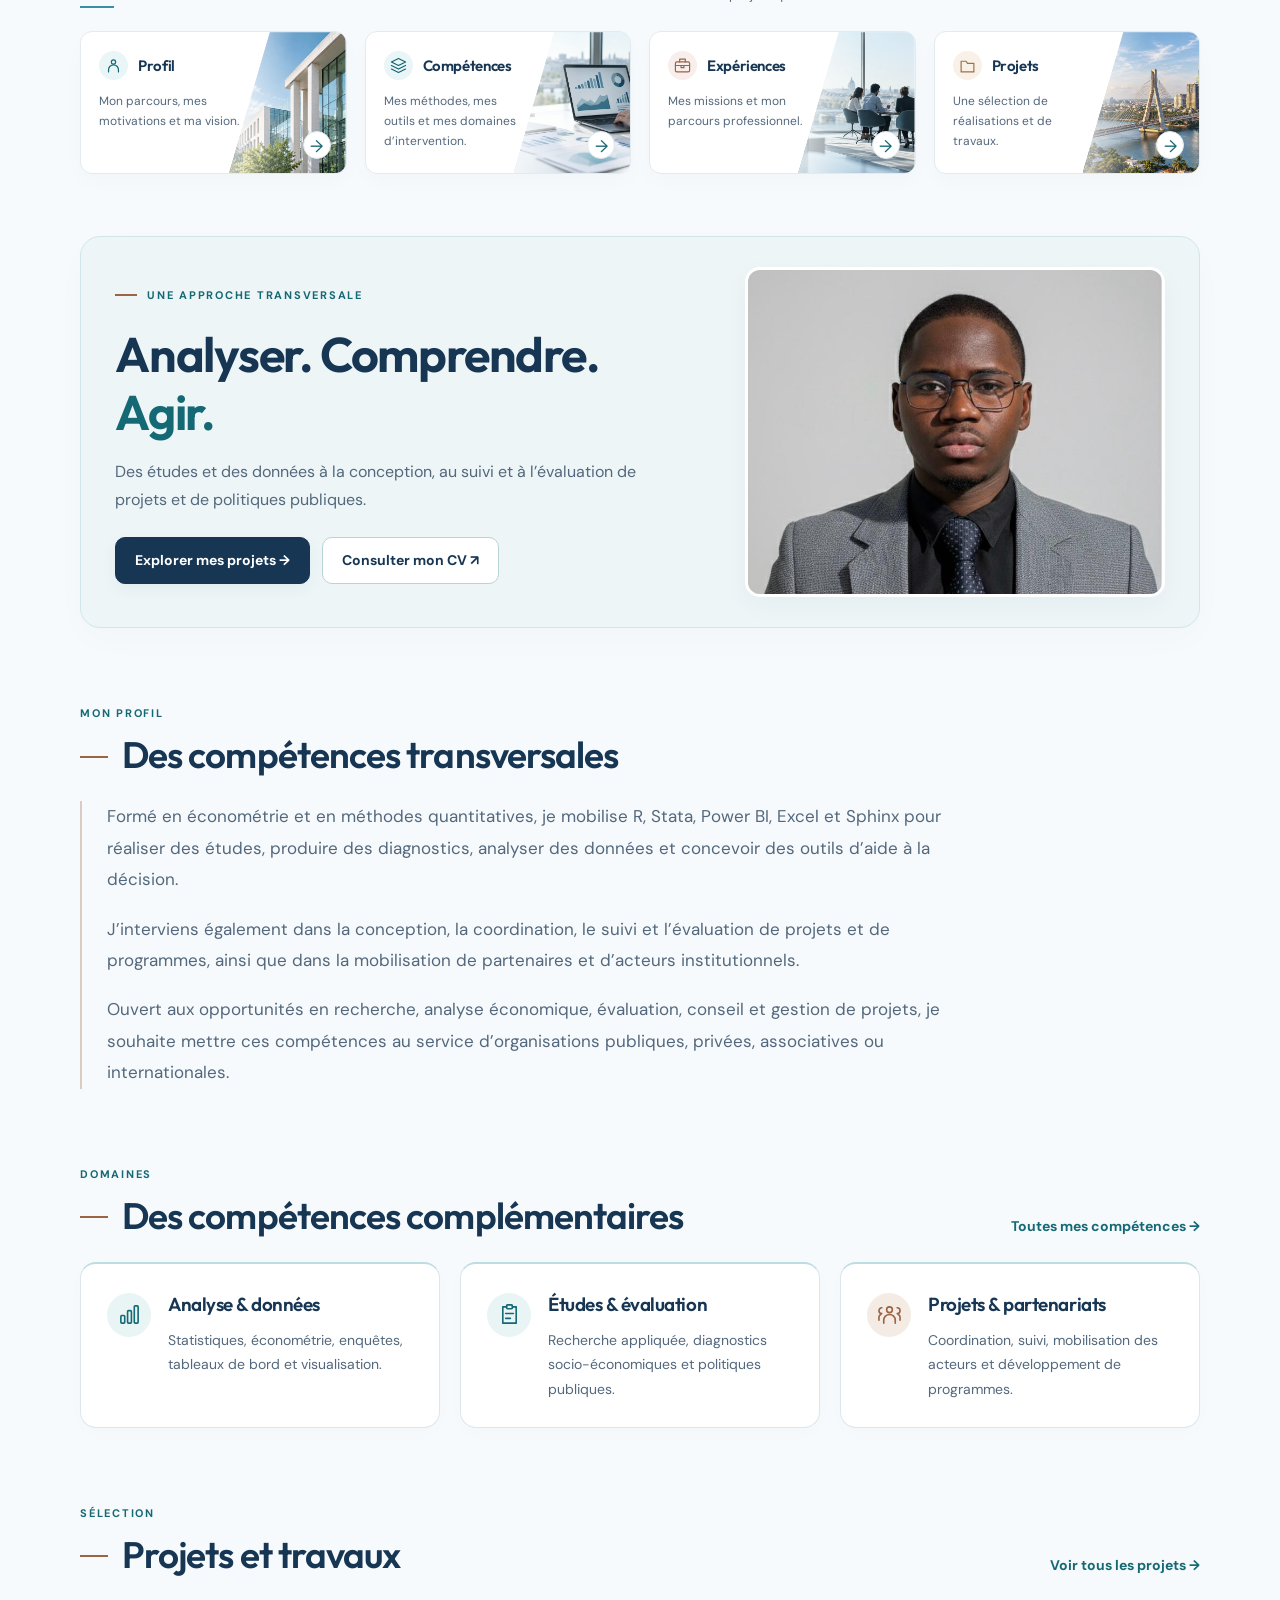
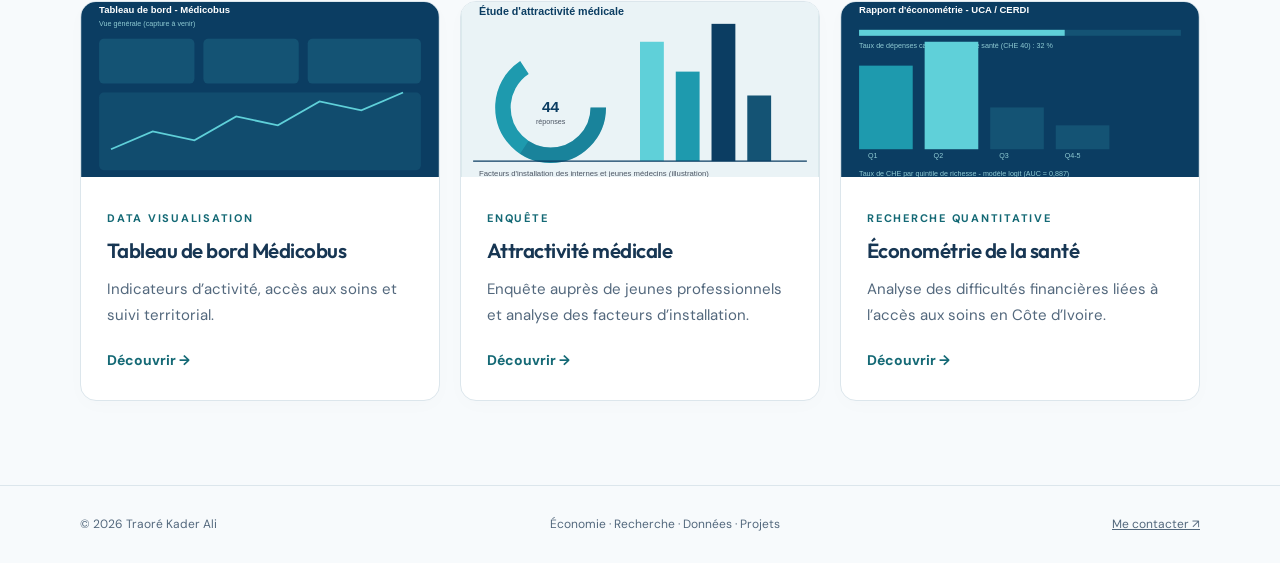
==== commit 347a21c2: "Intégrer la vidéo motion design sous l’accueil" ====
--- a/index.html
+++ b/index.html
@@ -10,7 +10,7 @@
 <link rel="preconnect" href="https://fonts.googleapis.com">
 <link rel="preconnect" href="https://fonts.gstatic.com" crossorigin>
 <link href="https://fonts.googleapis.com/css2?family=DM+Sans:wght@400;500;600;700&amp;family=Outfit:wght@500;600;650;700&amp;display=swap" rel="stylesheet">
-<link rel="stylesheet" href="site.css?v=20261013-cartes-photos">
+<link rel="stylesheet" href="site.css?v=20261105-video">
 <link rel="preload" as="image" href="images/accueil-developpement-urbain.webp">
 <link rel="canonical" href="https://kadertraoreali.github.io/portfolio-kader-traore/">
 </head>
@@ -32,6 +32,16 @@
 <div class="impact-note"><span><svg viewBox="0 0 24 24" fill="none" stroke="currentColor" stroke-width="1.7" stroke-linecap="round" stroke-linejoin="round" aria-hidden="true"><circle cx="12" cy="7" r="3"/><path d="M6 21v-3a6 6 0 0 1 12 0v3M3 12a3 3 0 0 0-2 3v3M21 12a3 3 0 0 1 2 3v3"/></svg></span><div>Politiques publiques<br><strong>Éclairer la décision</strong></div></div>
 </div>
 </div></section>
+<section class="shell home-video-section" aria-labelledby="video-title">
+  <div class="home-video-heading">
+    <span class="eyebrow">DÉCOUVRIR MON UNIVERS</span>
+    <h2 id="video-title">Mon parcours en images</h2>
+  </div>
+  <video class="home-video-player" controls playsinline preload="metadata" aria-label="Vidéo de présentation du portfolio de Traoré Kader Ali">
+    <source src="Portfolio_Kader_Traore_MotionDesign_Web.mp4" type="video/mp4">
+    Votre navigateur ne prend pas en charge cette vidéo. <a href="Portfolio_Kader_Traore_MotionDesign_Web.mp4">Télécharger la vidéo</a>.
+  </video>
+</section>
 <div class="home-values-wrap"><ul class="home-values shell" aria-label="Une approche transversale"><li><span class="value-icon"><svg viewBox="0 0 24 24" fill="none" stroke="currentColor" stroke-width="1.7" stroke-linecap="round" stroke-linejoin="round" aria-hidden="true"><path d="m2 9 10-5 10 5-10 5-10-5Zm4 3v5c4 3 8 3 12 0v-5M22 9v7"/></svg></span><div><strong>Compétences pluridisciplinaires</strong><span>Économie · Données · Politiques publiques</span></div></li><li><span class="value-icon"><svg viewBox="0 0 24 24" fill="none" stroke="currentColor" stroke-width="1.7" stroke-linecap="round" stroke-linejoin="round" aria-hidden="true"><path d="M4 21V14M10 21V9M16 21V4M22 21V1"/></svg></span><div><strong>Une approche fondée sur les données</strong><span>Analyser et comprendre</span></div></li><li><span class="value-icon"><svg viewBox="0 0 24 24" fill="none" stroke="currentColor" stroke-width="1.7" stroke-linecap="round" stroke-linejoin="round" aria-hidden="true"><path d="M9 18h6M10 22h4M8 14a7 7 0 1 1 8 0c-1 1-1 2-1 4H9c0-2 0-3-1-4Z"/></svg></span><div><strong>Des projets au service des territoires</strong><span>Santé · Développement · Projets</span></div></li><li><span class="value-icon"><svg viewBox="0 0 24 24" fill="none" stroke="currentColor" stroke-width="1.7" stroke-linecap="round" stroke-linejoin="round" aria-hidden="true"><circle cx="12" cy="12" r="10"/><path d="M2 12h20M12 2c6 6 6 14 0 20M12 2c-6 6-6 14 0 20"/></svg></span><div><strong>Une vision pour des sociétés plus équitables</strong><span>Études · Évaluation · Action</span></div></li></ul></div>
 <section class="shell home-explore" aria-labelledby="explore-title"><div class="explore-heading"><div><span class="eyebrow">EXPLORER MON PARCOURS</span><h2 id="explore-title">Un parcours au service de l’analyse et de l’action</h2></div><p>Découvrez mon profil, mes compétences, mes expériences et une sélection de projets qui illustrent ma démarche.</p></div><div class="route-cards"><a class="route-card route-profil" href="profil.html"><div class="route-card-title"><span class="route-icon"><svg viewBox="0 0 24 24" fill="none" stroke="currentColor" stroke-width="1.7" stroke-linecap="round" stroke-linejoin="round" aria-hidden="true"><circle cx="12" cy="7" r="3"/><path d="M5 21v-3a7 7 0 0 1 14 0v3"/></svg></span><h3>Profil</h3></div><p>Mon parcours, mes motivations et ma vision.</p><span class="route-photo" aria-hidden="true"><img src="images/carte-profil.webp" alt="" loading="lazy" decoding="async"></span><span class="route-arrow" aria-hidden="true">→</span></a><a class="route-card route-competences" href="expertises.html"><div class="route-card-title"><span class="route-icon"><svg viewBox="0 0 24 24" fill="none" stroke="currentColor" stroke-width="1.7" stroke-linecap="round" stroke-linejoin="round" aria-hidden="true"><path d="m12 2 10 5-10 5L2 7l10-5Zm-10 10 10 5 10-5M2 17l10 5 10-5"/></svg></span><h3>Compétences</h3></div><p>Mes méthodes, mes outils et mes domaines d’intervention.</p><span class="route-photo" aria-hidden="true"><img src="images/carte-competences.webp" alt="" loading="lazy" decoding="async"></span><span class="route-arrow" aria-hidden="true">→</span></a><a class="route-card route-experiences" href="experiences.html"><div class="route-card-title"><span class="route-icon"><svg viewBox="0 0 24 24" fill="none" stroke="currentColor" stroke-width="1.7" stroke-linecap="round" stroke-linejoin="round" aria-hidden="true"><rect x="2" y="7" width="20" height="14" rx="2"/><path d="M8 7V3h8v4M2 12h20M10 12v3h4v-3"/></svg></span><h3>Expériences</h3></div><p>Mes missions et mon parcours professionnel.</p><span class="route-photo" aria-hidden="true"><img src="images/carte-experiences.webp" alt="" loading="lazy" decoding="async"></span><span class="route-arrow" aria-hidden="true">→</span></a><a class="route-card route-projets" href="projets.html"><div class="route-card-title"><span class="route-icon"><svg viewBox="0 0 24 24" fill="none" stroke="currentColor" stroke-width="1.7" stroke-linecap="round" stroke-linejoin="round" aria-hidden="true"><path d="M3 6h7l2 3h9v12H3V6Z"/></svg></span><h3>Projets</h3></div><p>Une sélection de réalisations et de travaux.</p><span class="route-photo" aria-hidden="true"><img src="images/accueil-developpement-urbain.webp" alt="" loading="lazy" decoding="async"></span><span class="route-arrow" aria-hidden="true">→</span></a></div></section><section class="shell section "><div class="hero">
 <div>
--- a/site.css
+++ b/site.css
@@ -275,3 +275,11 @@
   html { scroll-behavior: auto; }
   .head nav a, .btn, .filter-chip, .route-card { transition: none; }
 }
+
+/* Vidéo de présentation sur toute la largeur de l'accueil */
+.home-video-section { padding-top: 26px; padding-bottom: 38px; }
+.home-video-heading { margin-bottom: 18px; }
+.home-video-heading .eyebrow { display: block; margin-bottom: 8px; }
+.home-video-heading h2 { margin: 0; font-size: clamp(1.55rem, 3vw, 2.25rem); }
+.home-video-player { display: block; width: 100%; height: auto; aspect-ratio: 16 / 9; border-radius: 20px; background: #101d32; box-shadow: 0 24px 60px rgba(16, 29, 50, .16); }
+@media (max-width: 640px) { .home-video-section { padding-top: 16px; padding-bottom: 28px; } .home-video-player { border-radius: 12px; } }
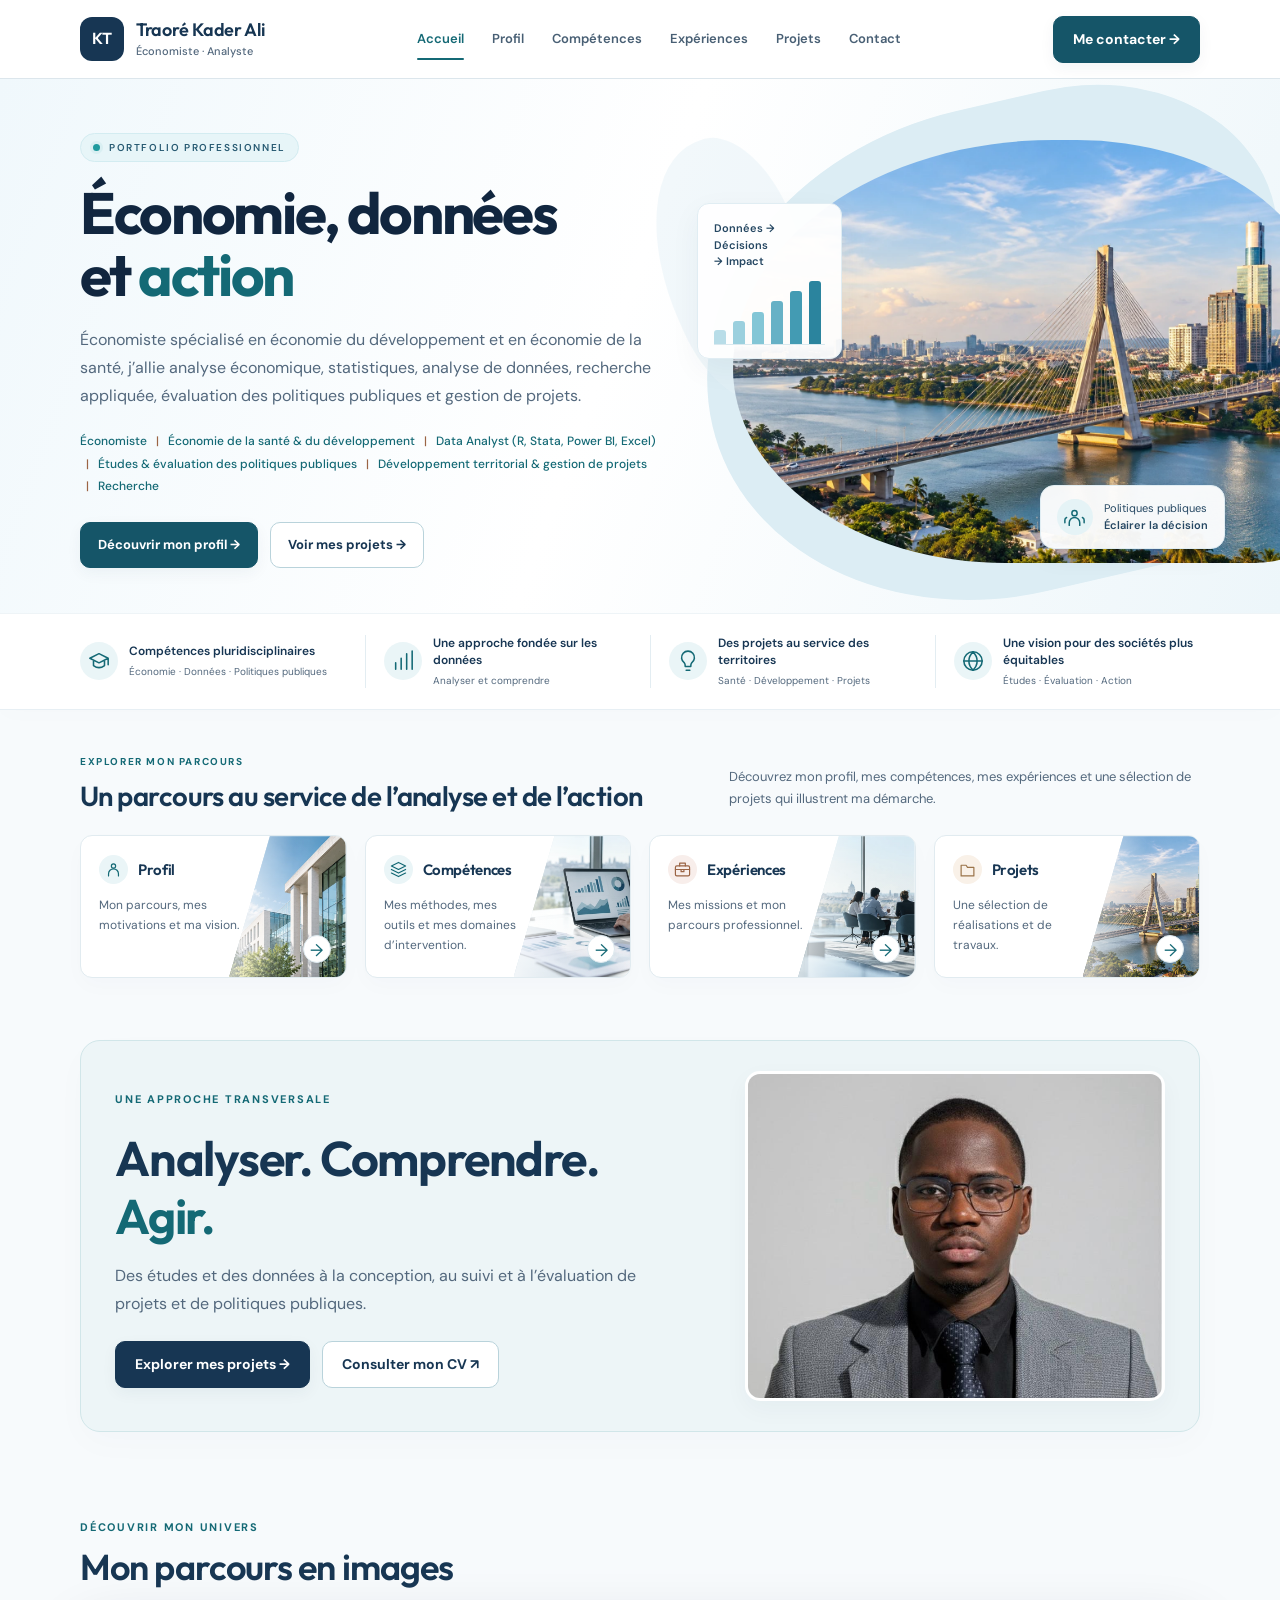
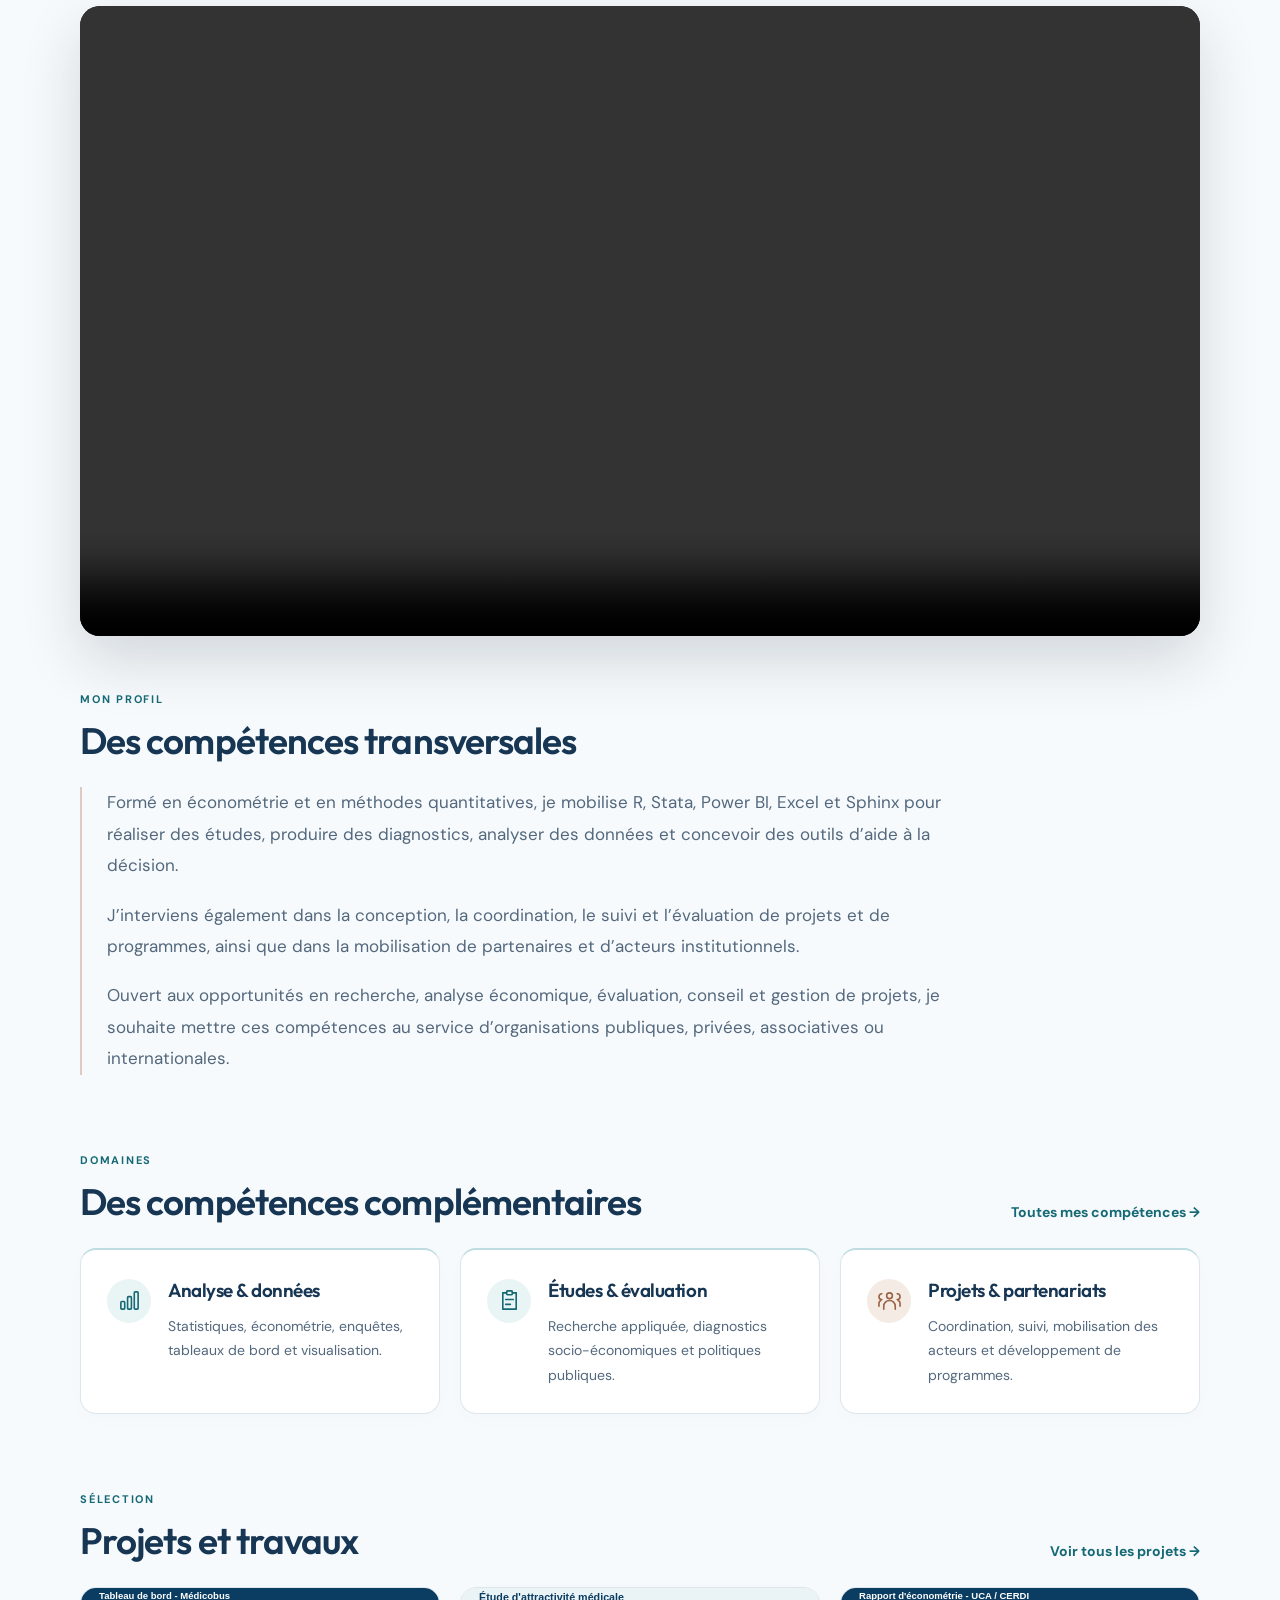
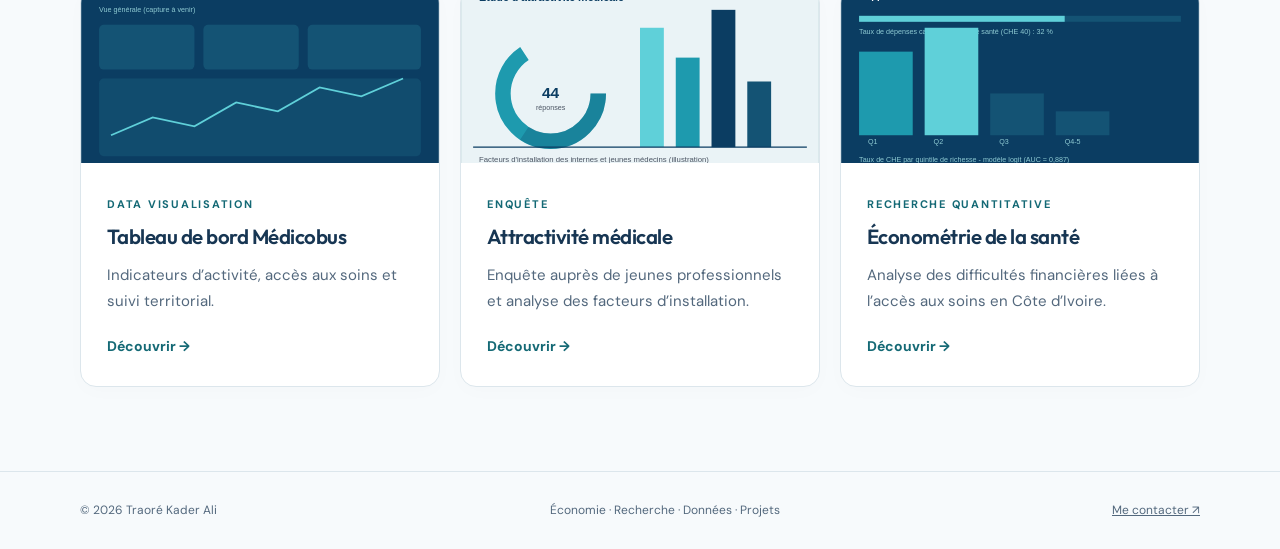
==== commit 450f9be1: "Placer la vidéo sous le portrait dans la page d’accueil" ====
--- a/index.html
+++ b/index.html
@@ -10,7 +10,7 @@
 <link rel="preconnect" href="https://fonts.googleapis.com">
 <link rel="preconnect" href="https://fonts.gstatic.com" crossorigin>
 <link href="https://fonts.googleapis.com/css2?family=DM+Sans:wght@400;500;600;700&amp;family=Outfit:wght@500;600;650;700&amp;display=swap" rel="stylesheet">
-<link rel="stylesheet" href="site.css?v=20261105-video">
+<link rel="stylesheet" href="site.css?v=20261105-placement-et-titres">
 <link rel="preload" as="image" href="images/accueil-developpement-urbain.webp">
 <link rel="canonical" href="https://kadertraoreali.github.io/portfolio-kader-traore/">
 </head>
@@ -32,16 +32,7 @@
 <div class="impact-note"><span><svg viewBox="0 0 24 24" fill="none" stroke="currentColor" stroke-width="1.7" stroke-linecap="round" stroke-linejoin="round" aria-hidden="true"><circle cx="12" cy="7" r="3"/><path d="M6 21v-3a6 6 0 0 1 12 0v3M3 12a3 3 0 0 0-2 3v3M21 12a3 3 0 0 1 2 3v3"/></svg></span><div>Politiques publiques<br><strong>Éclairer la décision</strong></div></div>
 </div>
 </div></section>
-<section class="shell home-video-section" aria-labelledby="video-title">
-  <div class="home-video-heading">
-    <span class="eyebrow">DÉCOUVRIR MON UNIVERS</span>
-    <h2 id="video-title">Mon parcours en images</h2>
-  </div>
-  <video class="home-video-player" controls playsinline preload="metadata" aria-label="Vidéo de présentation du portfolio de Traoré Kader Ali">
-    <source src="Portfolio_Kader_Traore_MotionDesign_Web.mp4" type="video/mp4">
-    Votre navigateur ne prend pas en charge cette vidéo. <a href="Portfolio_Kader_Traore_MotionDesign_Web.mp4">Télécharger la vidéo</a>.
-  </video>
-</section>
+
 <div class="home-values-wrap"><ul class="home-values shell" aria-label="Une approche transversale"><li><span class="value-icon"><svg viewBox="0 0 24 24" fill="none" stroke="currentColor" stroke-width="1.7" stroke-linecap="round" stroke-linejoin="round" aria-hidden="true"><path d="m2 9 10-5 10 5-10 5-10-5Zm4 3v5c4 3 8 3 12 0v-5M22 9v7"/></svg></span><div><strong>Compétences pluridisciplinaires</strong><span>Économie · Données · Politiques publiques</span></div></li><li><span class="value-icon"><svg viewBox="0 0 24 24" fill="none" stroke="currentColor" stroke-width="1.7" stroke-linecap="round" stroke-linejoin="round" aria-hidden="true"><path d="M4 21V14M10 21V9M16 21V4M22 21V1"/></svg></span><div><strong>Une approche fondée sur les données</strong><span>Analyser et comprendre</span></div></li><li><span class="value-icon"><svg viewBox="0 0 24 24" fill="none" stroke="currentColor" stroke-width="1.7" stroke-linecap="round" stroke-linejoin="round" aria-hidden="true"><path d="M9 18h6M10 22h4M8 14a7 7 0 1 1 8 0c-1 1-1 2-1 4H9c0-2 0-3-1-4Z"/></svg></span><div><strong>Des projets au service des territoires</strong><span>Santé · Développement · Projets</span></div></li><li><span class="value-icon"><svg viewBox="0 0 24 24" fill="none" stroke="currentColor" stroke-width="1.7" stroke-linecap="round" stroke-linejoin="round" aria-hidden="true"><circle cx="12" cy="12" r="10"/><path d="M2 12h20M12 2c6 6 6 14 0 20M12 2c-6 6-6 14 0 20"/></svg></span><div><strong>Une vision pour des sociétés plus équitables</strong><span>Études · Évaluation · Action</span></div></li></ul></div>
 <section class="shell home-explore" aria-labelledby="explore-title"><div class="explore-heading"><div><span class="eyebrow">EXPLORER MON PARCOURS</span><h2 id="explore-title">Un parcours au service de l’analyse et de l’action</h2></div><p>Découvrez mon profil, mes compétences, mes expériences et une sélection de projets qui illustrent ma démarche.</p></div><div class="route-cards"><a class="route-card route-profil" href="profil.html"><div class="route-card-title"><span class="route-icon"><svg viewBox="0 0 24 24" fill="none" stroke="currentColor" stroke-width="1.7" stroke-linecap="round" stroke-linejoin="round" aria-hidden="true"><circle cx="12" cy="7" r="3"/><path d="M5 21v-3a7 7 0 0 1 14 0v3"/></svg></span><h3>Profil</h3></div><p>Mon parcours, mes motivations et ma vision.</p><span class="route-photo" aria-hidden="true"><img src="images/carte-profil.webp" alt="" loading="lazy" decoding="async"></span><span class="route-arrow" aria-hidden="true">→</span></a><a class="route-card route-competences" href="expertises.html"><div class="route-card-title"><span class="route-icon"><svg viewBox="0 0 24 24" fill="none" stroke="currentColor" stroke-width="1.7" stroke-linecap="round" stroke-linejoin="round" aria-hidden="true"><path d="m12 2 10 5-10 5L2 7l10-5Zm-10 10 10 5 10-5M2 17l10 5 10-5"/></svg></span><h3>Compétences</h3></div><p>Mes méthodes, mes outils et mes domaines d’intervention.</p><span class="route-photo" aria-hidden="true"><img src="images/carte-competences.webp" alt="" loading="lazy" decoding="async"></span><span class="route-arrow" aria-hidden="true">→</span></a><a class="route-card route-experiences" href="experiences.html"><div class="route-card-title"><span class="route-icon"><svg viewBox="0 0 24 24" fill="none" stroke="currentColor" stroke-width="1.7" stroke-linecap="round" stroke-linejoin="round" aria-hidden="true"><rect x="2" y="7" width="20" height="14" rx="2"/><path d="M8 7V3h8v4M2 12h20M10 12v3h4v-3"/></svg></span><h3>Expériences</h3></div><p>Mes missions et mon parcours professionnel.</p><span class="route-photo" aria-hidden="true"><img src="images/carte-experiences.webp" alt="" loading="lazy" decoding="async"></span><span class="route-arrow" aria-hidden="true">→</span></a><a class="route-card route-projets" href="projets.html"><div class="route-card-title"><span class="route-icon"><svg viewBox="0 0 24 24" fill="none" stroke="currentColor" stroke-width="1.7" stroke-linecap="round" stroke-linejoin="round" aria-hidden="true"><path d="M3 6h7l2 3h9v12H3V6Z"/></svg></span><h3>Projets</h3></div><p>Une sélection de réalisations et de travaux.</p><span class="route-photo" aria-hidden="true"><img src="images/accueil-developpement-urbain.webp" alt="" loading="lazy" decoding="async"></span><span class="route-arrow" aria-hidden="true">→</span></a></div></section><section class="shell section "><div class="hero">
 <div>
@@ -52,7 +43,16 @@
 </div>
 </div>
 <img class="portrait" src="images/profil-kader-traore.jpeg" alt="Portrait de Traoré Kader Ali" width="767" height="1025">
-</div></section><section class="shell section home-presentation" aria-labelledby="presentation-title"><div class="section-title"><div><span class="eyebrow">MON PROFIL</span><h2 id="presentation-title">Des compétences transversales</h2></div></div><div class="presentation-copy">
+</div></section><section class="shell home-video-section" aria-labelledby="video-title">
+  <div class="home-video-heading">
+    <span class="eyebrow">DÉCOUVRIR MON UNIVERS</span>
+    <h2 id="video-title">Mon parcours en images</h2>
+  </div>
+  <video class="home-video-player" controls playsinline preload="metadata" aria-label="Vidéo de présentation du portfolio de Traoré Kader Ali">
+    <source src="Portfolio_Kader_Traore_MotionDesign_Web.mp4" type="video/mp4">
+    Votre navigateur ne prend pas en charge cette vidéo. <a href="Portfolio_Kader_Traore_MotionDesign_Web.mp4">Télécharger la vidéo</a>.
+  </video>
+</section><section class="shell section home-presentation" aria-labelledby="presentation-title"><div class="section-title"><div><span class="eyebrow">MON PROFIL</span><h2 id="presentation-title">Des compétences transversales</h2></div></div><div class="presentation-copy">
 <p>Formé en économétrie et en méthodes quantitatives, je mobilise R, Stata, Power BI, Excel et Sphinx pour réaliser des études, produire des diagnostics, analyser des données et concevoir des outils d’aide à la décision.</p>
 <p>J’interviens également dans la conception, la coordination, le suivi et l’évaluation de projets et de programmes, ainsi que dans la mobilisation de partenaires et d’acteurs institutionnels.</p>
 <p>Ouvert aux opportunités en recherche, analyse économique, évaluation, conseil et gestion de projets, je souhaite mettre ces compétences au service d’organisations publiques, privées, associatives ou internationales.</p>
--- a/site.css
+++ b/site.css
@@ -48,7 +48,6 @@
 .section-title h2 { margin-bottom: 0; }
 .section-title .eyebrow { display: block; margin-bottom: 10px; }
 .section-title > div, .hero > div, .split > div { min-width: 0; }
-.section-title h2::before { content: ''; display: inline-block; width: 28px; height: 2px; background: var(--copper); vertical-align: middle; margin: 0 14px 5px 0; }
 .professional-line { max-width: 1030px; font-size: 14px; line-height: 1.9; font-weight: 600; color: var(--accent); margin: 0 0 22px; }
 .professional-line span { padding: 0 8px; color: var(--copper); }
 /* Accueil inspiré de la maquette choisie. */
@@ -99,7 +98,6 @@
 .explore-heading { display: grid; grid-template-columns: 1.3fr 1fr; align-items: end; gap: 36px; margin-bottom: 23px; }
 .explore-heading .eyebrow { font-size: 10px; }
 .explore-heading h2 { font-size: clamp(1.35rem, 2.15vw, 1.8rem); margin: 6px 0 0; letter-spacing: -.02em; }
-.explore-heading h2::after { content: ''; display: block; width: 34px; height: 2px; background: #3890a5; margin-top: 12px; }
 .explore-heading p { font-size: 13px; line-height: 1.7; margin-bottom: 2px; }
 .route-cards { display: grid; grid-template-columns: repeat(4, minmax(0, 1fr)); gap: 18px; }
 .route-card { position: relative; display: block; overflow: hidden; text-decoration: none; border: 1px solid #e1ebf0; border-radius: 12px; padding: 19px 18px 20px; min-height: 143px; background: #fff; box-shadow: 0 8px 22px #17365305; transition: border-color .18s, box-shadow .18s; }
@@ -120,7 +118,6 @@
 .hero, .split { display: grid; grid-template-columns: 1.4fr 1fr; gap: 42px; align-items: center; }
 .hero { padding: 30px 34px; background: #edf5f7; border: 1px solid #d1e6e9; border-radius: 20px; box-shadow: 0 12px 35px #17365305; }
 .hero h2 { font-size: clamp(2rem, 3.8vw, 3.3rem); font-weight: 650; margin: 17px 0; }
-.hero .eyebrow::before { content: ''; display: inline-block; width: 22px; height: 2px; background: var(--copper); vertical-align: middle; margin: 0 10px 3px 0; }
 .hero p { max-width: 560px; }
 .portrait { width: 100%; height: 330px; object-fit: cover; object-position: center 70%; border-radius: 15px; border: 3px solid var(--white); box-shadow: 0 8px 24px #1736530a; }
 .presentation-copy { max-width: 900px; border-left: 2px solid #9b644450; padding-left: 25px; }
@@ -263,7 +260,6 @@
   .portrait { height: 300px; }
   .section { padding-bottom: 44px; }
   .section-title { align-items: start; flex-direction: column; gap: 14px; }
-  .section-title h2::before { width: 20px; margin-right: 10px; }
   .professional-line span { padding: 0 4px; }
   .presentation-copy { padding-left: 18px; }
   .presentation-copy p { font-size: 16px; }
